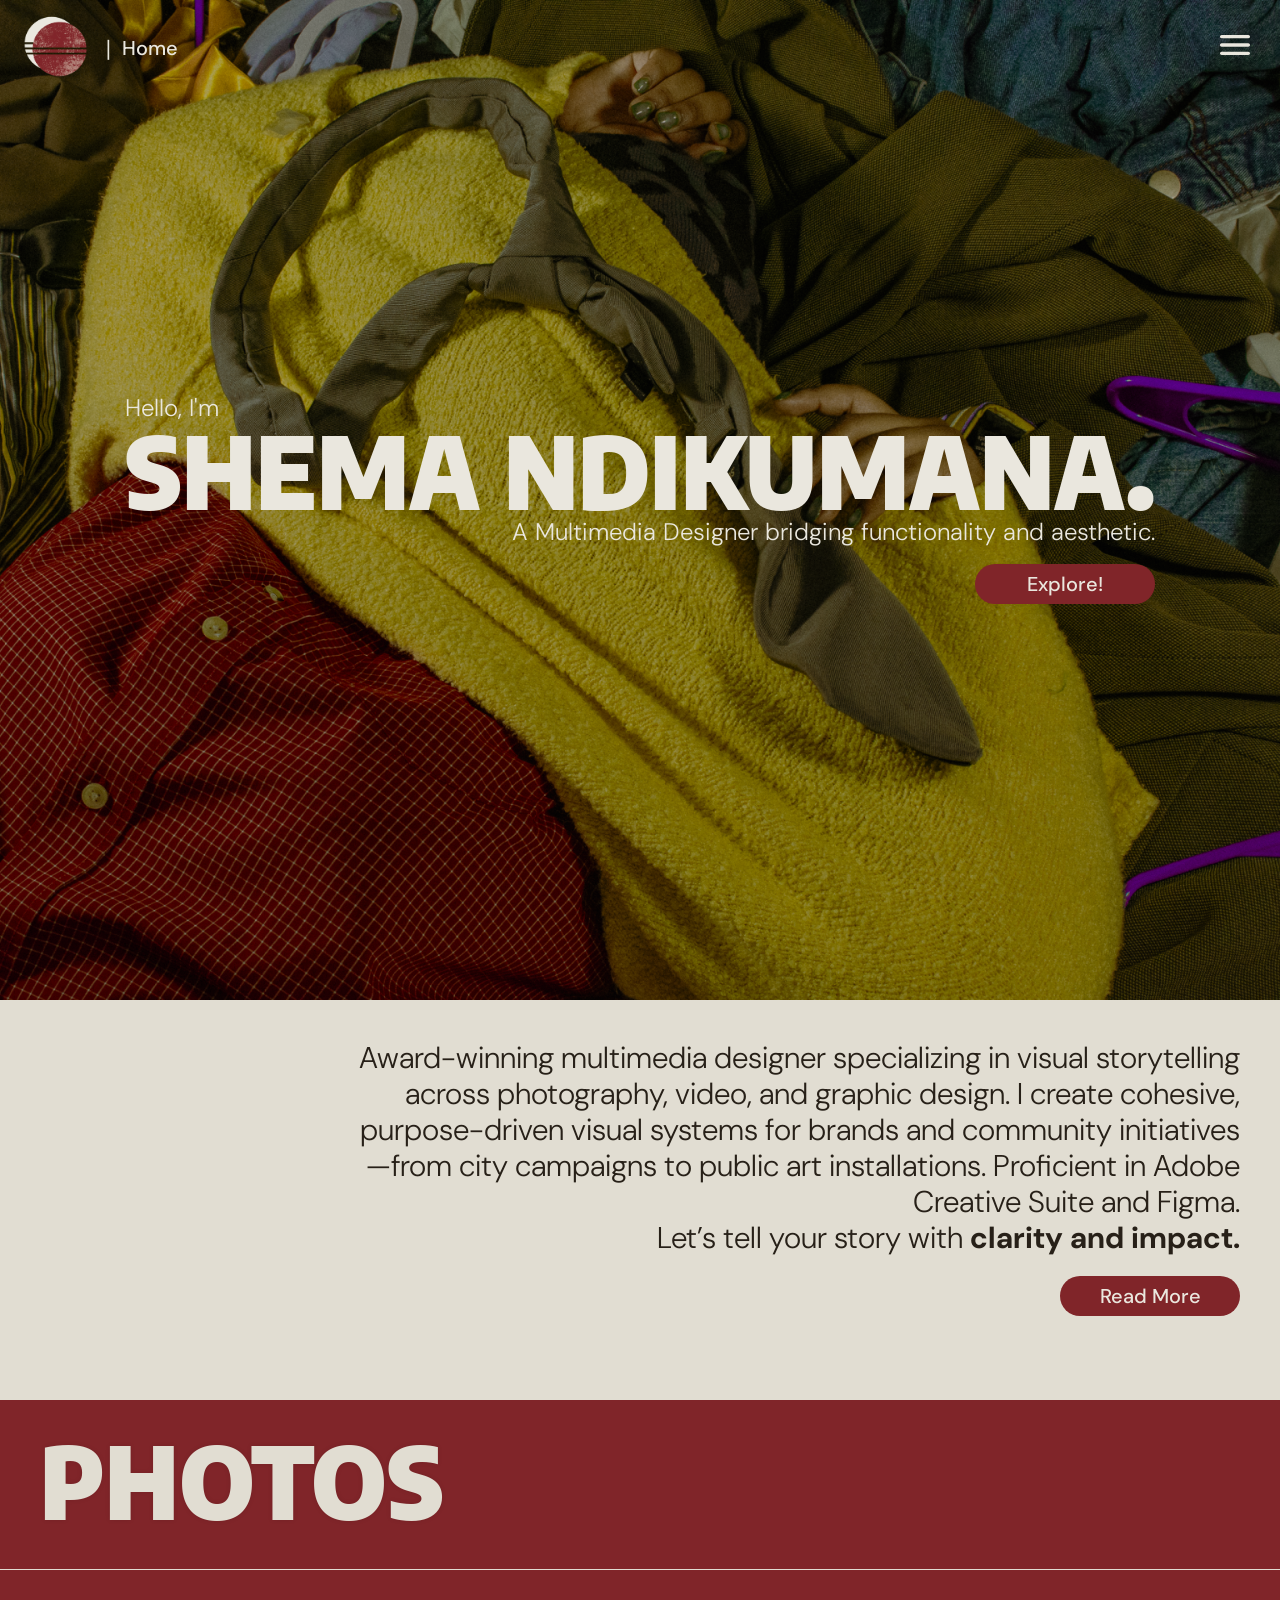
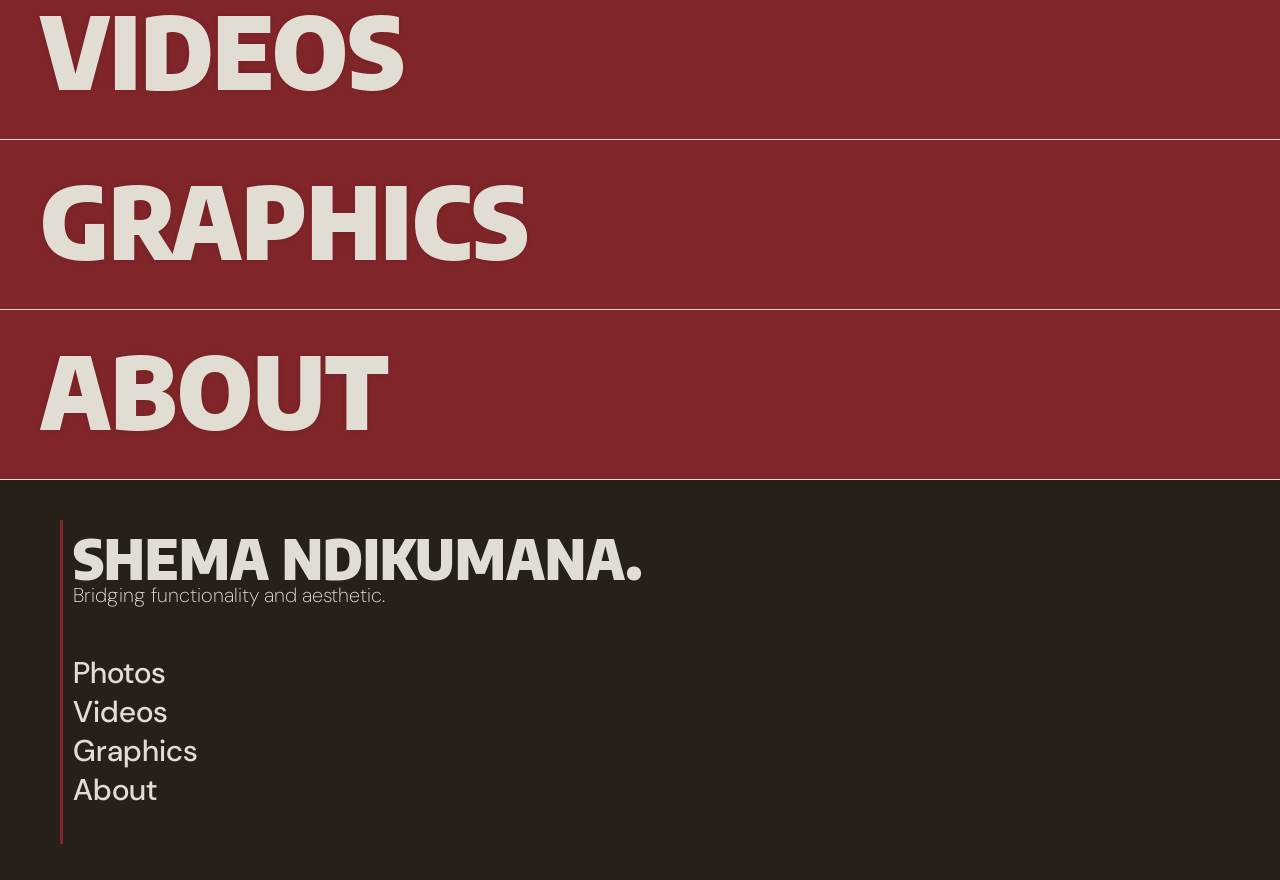
==== index.html @ a7e1a9b9 "Initial commit" ====
<!DOCTYPE html>
<html lang="en">
<head>
    <meta charset="UTF-8">
    <meta name="viewport" content="width=device-width, initial-scale=1.0">
    <title>Shema Ndikumana</title>
    <link rel="stylesheet" href="styles.css">
    <script src="navbar.js"></script>
    <script src="footer.js"></script>
    <style>
    @import url('https://fonts.googleapis.com/css2?family=Encode+Sans+Semi+Condensed:wght@100;200;300;400;500;600;700;800;900&display=swap');
    @import url('https://fonts.googleapis.com/css2?family=DM+Sans:ital,opsz,wght@0,9..40,100..1000;1,9..40,100..1000&display=swap');    
    </style>
</head>
<body style="margin:0; padding:0;">
    <div id="home-body">
    <div id="navbar-placeholder"></div>
    <header id="home-header">
        <div 
        style=
        "display: flex; 
        flex-direction: column; 
        justify-content: center; 
        align-items: center;">
        <p style="align-self: flex-start;">Hello, I'm</p>
        <h1>Shema Ndikumana.</h1>
         <p style="align-self: flex-end;">A Multimedia Designer bridging functionality and aesthetic.</p>
         <button class="header-btn"><a href="#home-section">Explore!</a></button>
         </div>
    </header>
    <section id="home-section">
    <div class="about-home">
        <p>
            Award-winning multimedia designer specializing in visual storytelling across photography, video, and graphic design. I create cohesive, purpose-driven visual systems for brands and community initiatives—from city campaigns to public art installations. Proficient in Adobe Creative Suite and Figma. <br> Let’s tell your story with <b>clarity and impact.</b>
        </p>

        <button class="header-btn"><a href="about.html">Read More</a></button>
    </div>
    <div id="pages">
        <div class="home-page-title" data-bg="photos/NYC-8.jpg">
        <div class="bg-overlay" style="background-position: 0px -610px;"></div>
        <div class="content">
            <p class="pages-txt">
                <a href="photos.html">Photos</a>
            </p>
        </div>
    </div>
    <div class="home-page-title" data-bg="photos/Remington-1.jpg">
        <div class="bg-overlay" style="background-position: 0px -1700px;"></div>
        <div class="content">
            <p class="pages-txt">
                <a href="videos.html">Videos</a>
            </p>
        </div>
    </div>
    <div class="home-page-title" data-bg="photos/hs-7.jpg">
        <div class="bg-overlay"  style="background-position: 0px -900px;"></div>
        <div class="content">
            <p class="pages-txt">
                <a href="graphics.html">Graphics</a>
            </p>
        </div>
    </div>
    <div class="home-page-title" data-bg="about/shema_headshot.jpg">
        <div class="bg-overlay" style="background-position: 0px -1070px;"></div>
        <div class="content">
            <p class="pages-txt">
                <a href="about.html">About</a>
            </p>
        </div>
    </div>
    </div>
    </section> 
    <footer id="footer-placeholder"></footer>
    </div>

<script>
    (function() {
        'use strict';

        // Duration of the scroll animation (higher = slower)
        const SCROLL_DURATION = 800; // 2 seconds - adjust to make slower/faster

        // Ease-out function - starts fast, ends slow
        function easeOutCubic(t) {
            return 1 - Math.pow(1 - t, 3);
        }

        // Custom slow scroll function with ease-out
        function slowScrollTo(targetY, duration) {
            const startY = window.pageYOffset || document.documentElement.scrollTop;
            const distance = targetY - startY;
            
            if (Math.abs(distance) < 2) {
                window.scrollTo(0, targetY);
                return;
            }

            const startTime = performance.now();

            function animateScroll(currentTime) {
                const elapsed = currentTime - startTime;
                const progress = Math.min(elapsed / duration, 1);
                
                // Apply ease-out curve
                const easedProgress = easeOutCubic(progress);
                const currentY = startY + (distance * easedProgress);

                window.scrollTo(0, currentY);

                if (progress < 1) {
                    requestAnimationFrame(animateScroll);
                } else {
                    window.scrollTo(0, targetY);
                }
            }

            requestAnimationFrame(animateScroll);
        }

        // Handle click on any anchor tag that has href starting with '#'
        function handleLinkClick(e) {
            const link = e.currentTarget;
            const href = link.getAttribute('href');
            
            // Only process internal hash links
            if (!href || !href.startsWith('#')) return;
            
            e.preventDefault();
            
            const targetId = href.substring(1);
            const targetElement = document.getElementById(targetId);
            
            if (targetElement) {
                const targetRect = targetElement.getBoundingClientRect();
                const absoluteTop = window.pageYOffset + targetRect.top;
                slowScrollTo(absoluteTop, SCROLL_DURATION);
            }
        }

        // Find ALL anchor tags with href starting with '#' and attach click handler
        document.addEventListener('DOMContentLoaded', function() {
            // Get all anchor tags on the page
            const allLinks = document.querySelectorAll('a[href^="#"]');
            
            allLinks.forEach(function(link) {
                link.addEventListener('click', handleLinkClick);
            });
            
            console.log('✅ Slow scroll enabled - Duration: ' + SCROLL_DURATION + 'ms');
            console.log('✅ Found ' + allLinks.length + ' internal links');
        });

    })();

    document.addEventListener('DOMContentLoaded', function() {
    const titles = document.querySelectorAll('.home-page-title');
    
    titles.forEach(title => {
        // Set the background image
        const bg = title.dataset.bg;
        const overlay = title.querySelector('.bg-overlay');
        if (bg && overlay) {
            overlay.style.backgroundImage = `url('${bg}')`;
        }
        
        // Add hover event listeners
        title.addEventListener('mouseenter', function() {
            this.classList.add('hover');
        });
        
        title.addEventListener('mouseleave', function() {
            this.classList.remove('hover');
        });
    });
});
    </script>
    </body>
</html>
---- styles.css ----
html{
    scroll-behavior: smooth;
}

* {
    margin: 0;
    padding: 0;
    box-sizing: border-box;
}

:root {
    --beige: #EAE7DE;
    --dark-beige: #E1DDD2;
    --yellow: #CB9B11;
    --red: #802529;
    --brown: #272018;
    --title: 'Encode Sans Semi Condensed';
    --body: 'Dm Sans';
}

body {
    margin: 0 !important;
    padding: 0 !important;
    display: flex;
    flex-direction: column;
    column-gap: 0;
    height: auto;
    width: 100%;
}

#home-body {
    width: 100%;
}

/* NAV BAR ============================================*/
#navbar-placeholder {
    z-index: 1000;
    width: 100%;
    display: flex;
    justify-content: space-between;
    position: sticky;
    top: 0;  /* CRITICAL - must be set */
    margin: 0;
    padding: 0;
    height: 0;  /* Set explicit height */
    background: transparent;

}

.main-nav {
    height: 70px;
    width: 100%;
    margin: 0;
    padding: 0;
    display: flex;
    flex-direction: row;
    justify-content: space-between;
    z-index: 10000;
    background: transparent;
}

.main-nav img {
    width: auto;
    height: 70px;
    margin: 10px;
}

.nav-logo-wrapper{
    display: flex;
    flex-direction: row;
    align-items: center;
    padding-top: 25px !important;
    padding-left: 10px;
}

.page-title {
    display: flex;
    align-items: center;
    font-size: 24px;
    font-weight: 500 !important;
    font-family: var(--body);
    color: var(--beige);
    background: transparent !important;
    border: none !important;
    padding: 0 !important;
}

.page-intro{
    display: flex;
    flex-direction: column;
    justify-content: center;
    align-items: flex-start;
    padding: 20px 60px !important;
    width: 600px !important;
    min-height: 600px !important;
    background-color: var(--dark-beige);
    z-index: 1000;
    border-radius: 5px;
}

.page-intro p{
    color: var(--red) !important;
    width: auto;
    max-width: 90% !important;
    min-height: 300px !important;
    line-height: 1.2;
    font-size: 30px !important;
    text-align: left !important;
    margin-bottom: 20px !important;
}

.nav-btn {
    background-color: transparent;
    width: 70px;
    height: 70px;
    border: none;
    padding: 5px;
    margin: 10px;
    cursor: pointer;
    display: flex;
    align-items: center;
    justify-content: center;
    border-radius: 5px;
    transition: background-color 0.3s ease;
}

.nav-btn img {
    width: 40px;
    height: 40px;
    display: flex;
}

.nav-btn:hover {
    background-color: rgba(39, 32, 24, 0.1);
}

.nav-contact {
    display: flex;
    flex-direction: row;
    width: 100%;
    height: 50px;
    align-items: start;
    justify-content: flex-end;
}

.nav-contact img {
    width: 30px;
    height: 30px;
}

.nav-menu {
    display: none !important;
    position: absolute;
    top: 70px;
    right: 25px;
    width: 280px;
    min-height: 300px;
    background-color: var(--beige);
    z-index: 10000;
    border-radius: 10px;
    padding: 20px;
    box-shadow: 0 10px 30px rgba(0, 0, 0, 0.3);
    overflow-y: auto;
    transition: all 0.3s ease;
}

.page-title {
    font-size: 1.25rem;
    font-weight: 600;
    color: var(--beige);
    background-color: none !important;
    padding-left: 0.5rem;
    border-left: 2px solid;
}

.nav-links li {
    list-style-type: none;
}

.nav-links a:hover {
    text-decoration: none;
    font-weight: 600;
    color: var(--red);
    transform: scale(1.02);
}

.nav-links li a {
    color: var(--brown);
    font-family: var(--body);
    font-size: 30px;
    line-height: 1.7;
    border-bottom: 1px solid rgba(39, 32, 24, 0.3);
    display: block;
    padding-bottom: 2px;
    transition: all 0.3s ease;
}

.nav-links li a:hover {
    border-bottom: 1px solid rgba(39, 32, 24, 0.8);
}

.nav-menu.open {
    display: flex !important;
    flex-direction: column;
    justify-content: flex-start;
    align-items: stretch;
}

.material-symbols-rounded {
    font-variation-settings: 'FILL' 0, 'wght' 400, 'GRAD' 0, 'opsz' 24;
}

/* NAV BAR ============================================*/

#home-header {
    height: 900px;
    width: 100%;
    position: relative;
    top: 0;
    margin-bottom: 0;
    z-index: 0;
    background-image: url("header/bg-header.png");
    background-color: rgba(39, 32, 24, 0.4);
    background-blend-mode: multiply;
    background-size: cover;
    background-position: right;
    display: flex;
    flex-direction: column;
    column-gap: 0;
    justify-content: center;
    align-items: center;
}

#home-header h1{
    line-height: 1;
    margin: 0;
}


#home-header p{
    font-size: 24px;
}

.header-btn{
    width: 180px;
    height: 40px;
    border: none;

    font-size: 20px;
    font-weight: 500;
    font-family: var(--body);
    color: var(--beige);
    background-color: var(--red);
    
    display: flex;
    flex-direction: row;
    justify-content: center;
    align-items: center;
    align-self: flex-end;

    padding: 10px;
    margin-top: 20px;
    text-decoration: none;
    border-radius: 25px;
    border: none;
    transition: background-color 0.2s ease-in-out;
}

.header-btn a{
    text-decoration: none;
}

.header-btn:hover{
    background-color: var(--yellow);
    color: var(--brown);
}

a {
    text-decoration: none;
    color: var(--beige);
}

a:hover {
    text-decoration: none;
}



h1 {
    font-family: var(--title);
    font-weight: 900;
    font-size: 100px;
    text-transform: uppercase;
    color: var(--beige);
    margin: 0;
}

h2 {
    font-family: var(--title);
    font-weight: 900;
    font-size: 80px;
    text-transform: uppercase;
    color: var(--beige);
    line-height: 0.4;
}

h3 {
    font-family: var(--title);
    font-weight: 900;
    font-size: 50px;
    text-transform: uppercase;
    color: var(--red);
}

p {
    font-family: var(--body);
    color: var(--beige);
    font-size: 30px;
    font-weight: 300;
    margin: 0;
    line-height: 1;
}

.about-home{
    display: flex;
    flex-direction: column;
    justify-content: flex-start;
    align-items: flex-end;
    padding: 40px;
    width: 100%;
    min-height: 400px;
    background-color: var(--dark-beige);
}

.about-home p{
    width: 75%;
    line-height: 1.2;
    text-align: right;
    color: var(--brown);
}
#pages {
    display: flex;
    flex-direction: column;
    justify-content: center;
    padding: 0px;
    width: auto;
    height: auto;
    
}
    
.home-page-title {
    position: relative;
    display: flex;
    flex-direction: column;
    justify-content: center;
    background-color: var(--red);

    min-height: 170px;
    max-width: 100%;
    margin: 0;
    padding-left: 40px;
    padding-bottom: 10px;

    border-style: solid;
    border-width: 0.4px;
    border-right-width: 0px;
    border-left-width: 0px;
    border-top-width: 0px;
    border-color: var(--dark-beige);
    opacity: 1;
    overflow: hidden;
}

.home-page-title .bg-overlay {
    position: absolute;
    top: 0;
    left: 0;
    width: 100%;
    height: 100%;
    background-size: cover;
    background-position: center;
    clip-path: inset(0 100% 0 0); /* Start hidden (0% visible) */
    transition: clip-path 0.8s cubic-bezier(0.25, 0.46, 0.45, 0.94);
    z-index: 0;
}

.home-page-title:hover .bg-overlay {
    clip-path: inset(0 0% 0 0);
}

.home-page-title .content {
    position: relative;
    z-index: 1;
}

.pages-txt{
    font-family: var(--title);
    font-weight: 900;
    font-size: 100px;
    text-transform: uppercase;
    line-height: 0.4;
}

.pages-txt a{
        text-decoration: none;
        color: var(--brown);
        transition: color 0.2s ease;
        color: var(--dark-beige);
        opacity: 1;
        text-shadow: 0px 0px 5px rgba(0, 0, 0, 0.1);
        transition: text-shadow 0.5s ease;
}
.home-page-title:hover .pages-txt a{
    text-shadow: 0px 0px 10px rgba(0, 0, 0, 0.5);
}

.home-page-title:hover{
        text-decoration: none;
        cursor: pointer;
}

    #footer-placeholder{
        display: flex;
        flex-direction: column;
        height: 400px;
        width: 100%;
        background-color: var(--brown);
        z-index: 100;
        padding-left: 30px;
        padding-top: 20px;
        margin: 0;
        position: relative;
    }

    .inner-footer {
        width: 400px;
        height: 90%;
        padding: 10px;
        border: solid var(--red);
        border-left-width: 3px;
        border-right-width: 0px;
        border-top-width: 0px;
        border-bottom-width: 0px;
}

    .footer-list a {
        color: var(--dark-beige);
        font-family: var(--body);
        font-weight: 500;
        font-size: 28px;
        text-decoration: none;
        transition: color 0.2s ease;
    }

    .footer-list a:hover{
        color: var(--yellow);
        text-decoration: none;
    }

    .inner-footer h3{
        font-size: 55px;
        width: 100%;
        line-height: 0.9;
        color: var(--dark-beige);
    }

    .inner-footer p {
        color: var(--dark-beige);
        font-size: 18px;
        width: 100%;
    }


/* ===========================ABOUT PAGE==============================================*/

.bio-section{
    background-color: var(--dark-beige);
    display: flex;
    flex-direction: row;
    height: 100%;
    width: 100vw;
    padding: 50px;
    gap: 80px;
    flex-flow:nowrap;
    justify-content: space-between;
    overflow-y: auto;
    overflow-x: hidden;
    position: relative;
}

.pfp-box{
    height: 100vh;
    width: 50%;
    
    display: flex;
    flex-direction: column !important;
    justify-content: center;
    align-items: flex-start;
    position:fixed;
    top: 0;
    left: 0;
    padding: 50px;

}

.pfp-txt p{
    height: auto;
    width: 100%;
    display: flex;
    flex-direction: column;
    align-items: flex-start;
    justify-content: flex-start;
}

.pfp-name{
    font-family: var(--title);
    font-size: 50px;
    font-weight: 900;
    line-height: 1;
    text-transform: uppercase;
    color: var(--brown);

    height: auto;
}

.pfp-pronouns{
    font-family: var(--body);
    font-size: 15px;
    font-weight: 300;
    color: var(--brown);
}

.headshot-box{
    display: flex;
    flex-direction: column;
    width: 500px;
    height: auto;
    border-radius: 10px;
    overflow: hidden;

} 

.headshot-box img{
    width: 200%;
    height: 600px;
    object-fit: cover;
    object-position: -220px -180px;
    
}

.info-box{
    height: 100%;
    width: 60%;
    display: flex;
    flex-direction: column;
    margin-left:50%;
}

.bio-txt{
    color: var(--red) !important;
    background-color: var(--dark-beige);

    width: 100%;
    height: 100%;
    padding: 120px 60px;
    align-items: center;
    align-self: flex-end;
    justify-content: center;

    line-height: 1.4;
    font-family: var(--body);
    font-size: 22px !important;
    text-align: right !important;
    
}

.work-box{

    width: 100%;
    height: 100vh;
    padding: 50px;
    align-items: center;
    justify-content: center;

    line-height: 1.4;
    font-family: var(--body);
    font-size: 22px !important;
    text-align: right !important;
}

.work{
    height: 200px;
    width: 100%;
}

.work-title{
    color: var(--brown);

    line-height: 1.4;
    font-family: var(--body);
    font-size: 30px !important;
    font-weight: 600;
    text-align: right !important;
}

.work-info{
    color: var(--red);
    line-height: 1.4;
    font-family: var(--body);
    font-size: 22px !important;
    text-align: right !important;
}

.skills-section{
    height: 100vh;
    width: 100vw;
    background-color: var(--yellow);
    padding: 80px 50px 10px;
    display: flex;
    flex-direction: row;
    z-index: 2;
    gap: 10px;
}

.skill{
    display: flex;
    flex-direction: row;
    align-items: center;
    justify-content: center;
    height: 90%;
    width: 270px;
    overflow: hidden;
    border-radius: 15px;
    color: var(--beige);
    z-index: 5;
    position: relative;
    filter: grayscale(90%) !important;
}

.skill-type {

    font-family: var(--body);
    color: var(--beige);
    font-size: 60px;
    font-weight: 600;
    text-transform: uppercase;

    height: auto;
    width: auto;
    padding: 0;
    position: absolute;
    transform: rotate(270deg);
    display: flex;
    z-index: 1000;
    white-space: nowrap;
    transition: font-weight 0.2s ease box-shadow 0.2s ease;
    text-shadow: 2px 2px 5px rgba(0, 0, 0, 0.5);

}

.skill img{
    object-fit: cover;
    width: 100% !important;
    height: 100% !important;
}

.skill video{
    width:650%;
    height: 200%;

}

.skill::before{
    content: '';
    position: absolute;
    top: 0;
    left: 0;
    right: 0;
    bottom: 0;
    background-color: rgba(0, 0, 0, 0.5);
    height: 100%;
    width: 100%;
    z-index: 6;
    opacity: 1;
    transition: opacity 0.5s ease;
}

.skill:hover::before{
   opacity: 0 !important;

}

.skill:hover{
    transform: scale(1.04);
    filter: grayscale(0) !important;
    transition: all 0.3s ease;
}

.skill:hover .skill-type{
    font-weight: 900;
    text-shadow: 2px 4px 5px rgba(0, 0, 0, 0.5);
}


.tools{
    height: 100%;
    width: 40% !important;
    display: flex;
    flex-direction: column;
    justify-content: end;
    align-items: flex-end;
    padding: 80px 0px;
    gap: 40px;
}

.tool-txt{
    width: 100% !important;
    padding: 0 20px!important;
    display: flex;
    flex-direction: column;
    align-items: start !important;
}

#tool-title-1, #tool-title-2{
    font-family: var(--body);
    color: var(--red);
    font-size: 30px;
    font-weight: 1000;
    text-transform: uppercase;
    text-align: left;
    line-height: 1.2;
}

#tool-info-1, #tool-info-2{
    font-family: var(--body);
    color: var(--brown);
    font-size: 20px;
    font-weight: 300;
    text-align: left;
    line-height: 1.2;
}

#tool-title-1, #tool-title-2,
#tool-info-1, #tool-info-2 {
    opacity: 0;
    transform: translateX(-20px);
    transition: opacity 2s ease, transform 1s ease-in-out;
}

#tool-title-1.visible, #tool-title-2.visible,
#tool-info-1.visible, #tool-info-2.visible {
    opacity: 1;
    transform: translateX(0);
}

/* ================================================================================================> PHOTOS PAGE */

.photo-nav {
    background-color: transparent;
    display: flex;
    flex-direction: row;
    z-index: 100;
    position: absolute;
    color: var(--beige);
    top: 0;
}

.photo-wrapper {
    background-color: var(--brown);
    display: flex;
    flex-direction: column;
    justify-content: flex-start;
    align-items: start;
    padding-left: 30px;
    height: auto;
    width: 100%;
    overflow: hidden;
}

#photo-header {
    height: 100vh;
    width: 100%;
    margin: 0;
    top: 0;
    position: relative;
    z-index: 0;
    background-image: url("photos/Mt\ Vernon-11.jpg");
    background-size: cover !important;
    background-repeat: no-repeat !important;
    background-color: transparent !important;
    display: flex;
    flex-direction: column;
    justify-content: center;
    align-items: center;
}

#photo-header::before {
    content: '';
    position: absolute;
    top: 0;
    left: 0;
    right: 0;
    bottom: 0;
    background-color: rgba(0, 0, 0, 0.6);
    z-index: 1;
}

.photo-header-txt {
    display: flex;
    flex-direction: column;
    z-index: 2;
    align-items: start;
    justify-content: center;
    width: 250px;
    margin: 0 auto;
    flex: 1;
}

.photo-header-txt p {
    font-size: 19px;
    line-height: 1.2;
}

.photo-header-btn {
    display: flex;
    flex-direction: column;
    align-items: center;
    border: 2px solid;
    border-radius: 15px;
    background-color: transparent;
    color: var(--beige);
    padding: 10px;
    width: 90%;
    height: 40px;
}

.photo-header-btn p {
    font-size: 16px;
    text-transform: uppercase;
}

.photo-title {
    font-family: var(--title);
    font-size: 28px;
    font-weight: 900;
    color: var(--brown);
    text-transform: uppercase;
    margin-bottom: 3px;
}

.photo-location {
    font-family: var(--body);
    font-size: 15px;
    font-weight: 500;
    color: var(--brown);
}

.photo-type {
    font-family: var(--body);
    font-size: 14px;
    font-weight: 400;
    color: var(--brown);
    text-align: left;
    margin: 0;
    width: 100%;
}

.photo-txt {
    height: 380px;
    width: 150px;
    display: flex;
    flex-direction: column;
    gap: 10px;
    justify-content: end;
    align-items: center;
    text-align: left;
    margin-right: 15px;
}

.photo-p {
    font-family: var(--body);
    color: var(--brown);
    font-size: 15px;
    font-weight: 400;
    margin: 0;
    line-height: 1.2;
    line-break: auto;
    text-align: left;
    width: 100%;
}

.photo-container {
    display: flex;
    flex-direction: row;
    width: 400px;
    height: 600px;
    align-items: center;
    justify-content: start;
}

.photo-container img {
    margin-left: 8px;
    width: 208px;
    height: 390px;
    object-fit: cover;
    object-position: center;
}

.photo-first {
    border-radius: 10px 0px 0px 10px;
}

.photo-last {
    border-radius: 0px 10px 10px 0px;
}

/* ================================================================================================> THUMBNAIL STYLES */

.thumbnail {
    display: flex;
    cursor: pointer;
    transition: transform 0.3s;
    border-radius: 0;
    width: 100%;
    min-height: 500px;
    flex-direction: column;
    align-items: flex-start;
    justify-content: center;
    padding: 30px;
    position: relative;
    background-size: cover !important;
    background-repeat: no-repeat !important;
    background-color: transparent !important;
    background-image: var(--bg-image) !important;
}

.thumbnail::before {
    content: '';
    position: absolute;
    top: 0;
    left: 0;
    right: 0;
    bottom: 0;
    background-color: rgba(0, 0, 0, 0.6);
    z-index: 1;
}

.thumbnail .tn-txt {
    position: relative;
    z-index: 2;
    pointer-events: none;
}

/* Remove "Click to view gallery" text */
.thumbnail::after {
    display: none;
}

.tn-info {
    color: var(--beige);
    font-size: 20px;
    line-height: 1;

}

.tn-title {
    font-family: var(--title);
    color: var(--beige);
    font-size: 40px;
    font-weight: 900;
    line-height: 1.1;
    text-transform: uppercase;
    text-shadow: 2px 2px 4px rgba(0, 0, 0, 0.5);
}

.tn-location {
    font-family: var(--body);
    color: rgba(234, 231, 222, 0.8);
    font-size: 10px;
    text-shadow: 2px 2px 4px rgba(0, 0, 0, 0.5);
    line-height: 1.5;
    margin-bottom: 10px;
}


.tn-type {
    display: inline-block;
    background: rgba(203, 155, 17, 0.9);
    padding: 6px 14px;
    border-radius: 20px;
    font-size: 16px !important;
    font-family: var(--body);
    color: var(--brown);
    margin: 0 0 20px 0;
    align-self: flex-start;
}

.tn-p {
    color: var(--beige);
    font-size: 20px;
    text-shadow: 2px 2px 4px rgba(0, 0, 0, 0.5);
}

/* ===== MOBILE CONTENT (default) ===== */
.mobile-content {
    display: flex;
    flex-direction: column;
}

.desktop-layout {
    display: none;
}

.photo-desktop {
    display: none;
}

.scroll-hint {
    display: none;
}

/* ===== DESKTOP (min-width: 768px) ===== */
@media screen and (min-width: 768px) {
    
    
    /* Hide mobile content on desktop */
    .mobile-content {
        display: none !important;
    }
    
    /* Show desktop layout on desktop */
    .desktop-layout {
        display: flex;
        width: 100%;
        height: 80vh;
    }
    
    .desktop-layout .tn-txt {
        position: relative;
        top: 150px;
        padding: 30px;
        width: 600px;
        z-index: 2;
        pointer-events: none;
        transition: opacity 0.3s ease;
    }

    .thumbnail{
        padding: 50px !important;
    }
    
    /* Hide text on hover to show carousel */
    .thumbnail:hover .desktop-layout .tn-txt {
        opacity: 0;
        pointer-events: none;
    }
    
    /* Show carousel on hover */
    .thumbnail:hover .photo-desktop {
        display: flex;
        opacity: 1;
    }
    
    /* Show scroll hint on hover */
    .thumbnail:hover .scroll-hint {
        display: block;
    }
    
    /* Remove overlay on hover */
    .thumbnail:hover::before {
        opacity: 0;
        transition: opacity 0.3s ease;
    }
    
    /* Desktop carousel styles */
    .photo-desktop {
        display: none;
        position: absolute;
        top: 0;
        left: 0;
        width: 100%;
        height: 100%;
        flex-direction: row;
        padding: 20px;
        gap: 15px;
        overflow-x: auto;
        overflow-y: hidden;
        scroll-snap-type: x mandatory;
        -webkit-overflow-scrolling: touch;
        align-items: center;
        background: rgba(0, 0, 0, 0.85);
        border-radius: 0;
        z-index: 10;
        opacity: 0;
        transition: opacity 0.3s ease;
    }
    
    .photo-desktop img {
        flex: 0 0 auto;
        width: auto;
        height: 100%;
        max-height: 700px;
        min-width: 400px;
        object-fit: cover;
        object-position: center;
        border-radius: 12px;
        scroll-snap-align: center;
        box-shadow: 0 4px 15px rgba(0, 0, 0, 0.3);
        transition: transform 0.3s ease;
        cursor: grab;
    }
    
    .photo-desktop img:active {
        cursor: grabbing;
    }
    
    .photo-desktop img:hover {
        transform: scale(1.02);
    }
    
    /* Custom scrollbar styling */
    .photo-desktop::-webkit-scrollbar {
        height: 6px;
        background: transparent;
    }
    
    .photo-desktop::-webkit-scrollbar-track {
        background: rgba(255, 255, 255, 0.1);
        border-radius: 10px;
    }
    
    .photo-desktop::-webkit-scrollbar-thumb {
        background: rgba(255, 255, 255, 0.4);
        border-radius: 10px;
        transition: background 0.3s ease;
    }
    
    .photo-desktop::-webkit-scrollbar-thumb:hover {
        background: rgba(255, 255, 255, 0.6);
    }
    
    /* Scroll hint styles */
    .scroll-hint {
        position: absolute;
        bottom: 30px;
        left: 50%;
        transform: translateX(-50%);
        color: var(--beige);
        font-size: 16px;
        opacity: 0.7;
        z-index: 11;
        background: rgba(0, 0, 0, 0.6);
        padding: 8px 20px;
        border-radius: 30px;
        pointer-events: none;
        white-space: nowrap;
        display: none;
        transition: opacity 0.3s ease;
        font-family: var(--body);
        letter-spacing: 1px;
    }
    
    /* Remove background image on hover */
    .thumbnail:hover {
        background-image: none !important;
        background-color: transparent;
    }
}
/* ================================================================================================> LIGHTBOX STYLES */

/* Lightbox Styles */
.lightbox {
    display: none;
    position: fixed;
    top: 0;
    left: 0;
    width: 100%;
    height: 100%;
    background: rgba(0, 0, 0, 0.92);
    z-index: 1000;
    justify-content: center;
    align-items: center;
    padding: 40px;
}

.lightbox.show {
    display: flex;
}

.lightbox-content {
    position: relative;
    width: 100%;
    max-width: 1400px;
    height: 90vh;
    background:var(--brown);
    border-radius: 20px;
    overflow: hidden;
    display: flex;
    flex-direction: column;
}

.lightbox-main {
    display: flex;
    flex: 1;
    height: 100%;
    overflow: hidden;
}

.lightbox-image-container {
    flex: 2;
    position: relative;
    display: flex;
    align-items: center;
    justify-content: center;
    background: rgba(0, 0, 0, 0.92);
    overflow: hidden;
    min-height: 0;
}

#lightbox-img {
    max-width: 100%;
    max-height: 100%;
    object-fit: contain;
    transition: opacity 0.3s ease;
}

.lightbox-info {
    flex: 1;
    padding: 30px 35px;
    background: var(--dark-beige);
    color: var(--brown);
    overflow-y: auto;
    display: flex;
    flex-direction: column;
    min-width: 300px;
    border-left: 1px solid #333;
}

.lightbox-info h2 {
    font-size: 2em;
    margin: 0 0 5px 0;
    color: var(--brown);
    font-weight: 600;
}

#lb-title{
    font-family: var(--title);
    color: var(--brown);
    font-weight: 900;
    font-size: 45px;
    line-height: 1;
}

.lightbox-info #lb-location {
    font-size: 1.1em;
    color: rgba(39, 32, 24, 0.5);
    margin: 0 0 15px 0;
    font-style: italic;
}

.lightbox-info #lb-type {
    display: inline-block;
    background: rgba(203, 155, 17, 0.7);
    padding: 6px 14px;
    border-radius: 20px;
    font-size: 0.9em;
    color: var(--brown);
    margin: 0 0 20px 0;
    align-self: flex-start;
}

.lightbox-info #lb-description {
    border-top: 1px solid #333;
    padding-top: 20px;
    margin-top: 5px;
}

.lightbox-info #lb-description h3 {
    font-size: 1.25em;
    font-family: var(--body);
    text-transform: uppercase;
    letter-spacing: 2px;
    color: rgba(39, 32, 24, 0.8);
    margin: 0 0 12px 0;
    font-weight: 400;
}

.lightbox-info #lb-process {
    line-height: 1.2;
    color: var(--brown);
    font-family: var(--body);
    margin: 0;
    font-size: 1em;
    white-space: pre-wrap;
}

.close-btn {
    position: absolute;
    top: 8px !important;
    right: 15px !important;
    color: var(--red);
    font-size: 35px!important;
    font-weight: 300 !important;
    cursor: pointer;
    z-index: 10;
    transition: transform 0.3s ease;
    line-height: 1;
}

.close-btn:hover {
    transform: rotate(90deg);
}

.nav-bubbles {
    position: absolute;
    top: 50%;
    transform: translateY(-50%);
    width: 100%;
    display: flex;
    justify-content: space-between;
    padding: 0 20px;
    pointer-events: none;
}

.prev-bubble,
.next-bubble {
    pointer-events: auto;
    width: 50px;
    height: 50px;
    background: rgba(255, 255, 255, 0.15);
    backdrop-filter: blur(10px);
    border: 1px solid rgba(255, 255, 255, 0.2);
    border-radius: 50%;
    display: flex;
    align-items: center;
    justify-content: center;
    color: var(--beige);
    font-size: 24px;
    cursor: pointer;
    transition: all 0.3s ease;
    user-select: none;
}

.prev-bubble:hover,
.next-bubble:hover {
    background: rgba(255, 255, 255, 0.3);
    transform: scale(1.1);
}

.slide-dots {
    display: flex;
    justify-content: center;
    gap: 10px;
    margin-top: 20px;
    padding-top: 15px;
    border-top: 1px solid #333;
}

.dot {
    width: 12px;
    height: 12px;
    border-radius: 50%;
    background: #444;
    cursor: pointer;
    transition: background 0.3s ease;
    border: none;
    padding: 0;
    flex-shrink: 0;;
}

.dot.active {
    background: var(--yellow);
}

.dot:hover {
    background: var(--dark-beige);
}

/* Responsive for smaller screens */
@media screen and (max-width: 900px) {
    .lightbox-main {
        flex-direction: column;
    }
    
    .lightbox-info {
        border-left: none;
        border-top: 1px solid #333;
        min-width: unset;
        max-height: 40vh;
        padding: 20px;
    }
    
    .lightbox-image-container {
        max-height: 60vh;
    }
    
    .lightbox-content {
        height: 95vh;
        border-radius: 10px;
    }
    
    .lightbox {
        padding: 10px;
    }
}
/* ================================================================================================> VIDEOS PAGE */
/* ============================================
   MOBILE FIRST (Default)
   ============================================ */

#vid-header {
        height: 900px;
        width: 100%;
        position: relative;
        top: 0;
        margin-bottom: 0;
        z-index: 0;
        background-image: url("photos/Webp/Remington/Remington-20.webp");
        background-color: rgba(39, 32, 24, 0.4);
        background-blend-mode: multiply;
        background-size: cover;
        background-position: right;
        display: flex;
        flex-direction: column;
        column-gap: 0;
        justify-content: center;
        align-items: center;
}

#vid-header::before {
    content: '';
    position: absolute;
    top: 0;
    left: 0;
    right: 0;
    bottom: 0;
    background-color: rgba(0, 0, 0, 0.7);
    z-index: 1;
}

#vid-header p {
    font-size: 22px;
    color: var(--beige);
    z-index: 100;
    width: 100%;
}

#vid-header h1 {
    color: var(--beige);
    z-index: 100;
    text-align: center;
    width: 100%;
}

/* Video Section Header */
.vid-section {
    display: flex;
    flex-direction: column;
    min-height: 120px;
    width: 100%;
    max-width: 600px;
    color: var(--brown);
    padding: 30px;
    gap: 20px;
    margin: 0;
    justify-content: center;
}

.vid-section h2 {
    font-size: 32px;
    color: var(--brown);
}

.vid-section p {
    font-weight: 400;
    font-size: 22px;
    color: var(--brown);
    width: auto;
}

.vid-section h2,
.vid-section p {
    margin: 0;
}

/* Short Form - Mobile */
.shorts-carousel {
    width: 100%;
    padding: 20px 0;
    background-color: var(--red);
}

.shorts-carousel .swiper-wrapper {
    align-items: stretch;
}

.shorts-carousel .swiper-slide {
    width: 100% !important;
    max-width: 100% !important;
    flex-shrink: 0 !important;
    display: flex !important;
    visibility: visible !important;
    opacity: 1 !important;
    align-items: center !important;
    justify-content: center !important;
    padding: 10px;
}

.shorts-carousel .vid-vertical {
    width: 100%;
    max-width: 370px;
    display: flex;
    flex-direction: column;
    overflow: hidden;
    justify-content: center;
    align-items: center;
    padding: 10px;
}

.shorts-carousel .vid-vertical video {
    min-width: 100%;
    max-height: 500px;
    background-color: var(--beige) !important;
    object-fit: cover;
    object-position: center;
    border-radius: 10px;
}

.shorts-carousel .vid-txt {
    display: flex;
    flex-direction: column;
    width: 100%;
    max-width: 370px;
    margin: 15px 0;
    gap: 10px;
}

.shorts-carousel .vid-title {
    font-size: 27px;
    font-weight: 900;
    text-transform: uppercase;
    color: var(--beige);
    line-height: 1.5;
    font-family: var(--title);
}

.shorts-carousel .vid-subtitle {
    font-size: 22px;
    font-weight: 900;
    text-transform: uppercase;
    color: var(--beige);
    line-height: 1.5;
    font-family: var(--body);
}

.shorts-carousel .vid-info {
    font-size: 17px;
    width: 95%;
    color: var(--beige);
    line-height: 1.1;
}

/* Short Form Navigation - Hidden on Mobile */
.shorts-carousel .swiper-button-next,
.shorts-carousel .swiper-button-prev {
    display: none !important;
}

/* Long Form - Mobile */
.long-carousel {
    width: 100%;
    padding: 20px 0 30px 0;
    background-color: var(--yellow);
    overflow: hidden;
}

.long-carousel .swiper-wrapper {
    padding: 10px 0;
}

.long-carousel .swiper-slide {
    display: flex;
    justify-content: flex-start;
    align-items: flex-start;
    height: auto;
    padding: 10px;
}

.long-carousel .vid-long {
    display: flex;
    flex-direction: column;
    align-items: center;
    gap: 20px;
    width: 100%;
    max-width: 700px;
    background-color: transparent;
    padding: 5px;
}

.long-carousel .vid-long video {
    width: 100%;
    max-width: 400px;
    height: auto;
    aspect-ratio: 16/9;
    object-fit: cover;
    border-radius: 10px;
}

.long-carousel .vid-txt {
    display: flex;
    flex-direction: column;
    gap: 15px;
    width: 100%;
    max-width: 900px;
    color: var(--brown);
}

.long-carousel .vid-title {
    font-size: 24px;
    font-weight: 900;
    text-transform: uppercase;
    color: var(--brown);
    font-family: var(--title);
    margin: 0;
}

.long-carousel .vid-info {
    font-size: 16px;
    color: var(--brown);
    line-height: 1.4;
    margin: 0;
    width:100%;
}

.long-carousel .vid-subtitle {
    font-size: 18px;
    font-weight: 800;
    text-transform: uppercase;
    color: var(--brown);
    margin: 0;
    font-family: var(--body);
}

/* Long Form Pagination - Mobile */
.long-carousel .swiper-pagination {
    position: relative;
    margin-top: 20px;
}

.long-carousel .swiper-pagination-bullet {
    width: 30px;
    height: 30px;
    text-align: center;
    line-height: 30px;
    font-size: 14px;
    font-family: var(--body);
    color: var(--beige);
    opacity: 1;
    background: rgba(255, 255, 255, 0.2);
    border-radius: 50%;
    transition: all 0.3s ease;
}

.long-carousel .swiper-pagination-bullet-active {
    color: #fff;
    background: var(--red);
}

/* Long Form Navigation - Hidden on Mobile */
.long-carousel .swiper-button-next,
.long-carousel .swiper-button-prev {
    display: none !important;
}

/* ===========================================
    GRAPHICS
   ===========================================
*/

#graphics-header{
    background: url("graphics/everythingoes\ motion\ graphics.mp4");
    display: flex;
    align-items: center;
    justify-content: center;
    height: 100vh;
    width: 100%;
    padding: 0;
    margin: 0;
    overflow: hidden;
}

#graphics-header video{
    object-fit: cover;
    min-width: 100%;
    min-height: 100vh;
    right: 0;
    bottom: 0;
    position: absolute;
    object-position:50px 380px;
    zoom: 250%;
}

#graphics-header::before{
    content: '';
    position: absolute;
    top: 0;
    left: 0;
    right: 0;
    bottom: 0;
    background-color:  rgba(79, 52, 36, 0.6);
    height: 100%;
    width: 100%;
    z-index: 3;
    opacity: 1;
}

.graphics-collab{ 
    display: flex;
    flex-direction: column;
    align-items: flex-start;
    justify-content: center;
    padding: 40px 30px;
    background-color: var(--beige);
    height: auto;
    width: 100%;

    
}

.graphics-collab p{
    font-family: var(--body);
    color: var(--red);
    font-size: 55px;
    font-weight: 1000;
    text-transform: uppercase;
    text-align: left;
    line-height: 1.2;
    width: 100%;
    word-wrap: break-word;
}

#graphics-brands{
    display: flex;
    flex-direction: row !important;
    padding: 10px;
    align-items: center;
    justify-content: space-evenly;
    height: 500px;
    width: 100%;
    background-color: var(--beige);
    position: relative;
    overflow: hidden;
    gap: 4px;
}

.brand-wrapper{
    width: 350px;
    height: 450px;
    display: flex;
    flex-direction: column;
    background-color: none;
    align-items: center;
    justify-content: flex-start;
    padding: 15px 10px;
    border-radius: 5px;
    transition: all 0.3s ease;
}

.brand-wrapper:hover{
    background-color: var(--dark-beige);
    cursor: pointer;
}

.brand{
    display: flex;
    width: 330px;
    height: 350px;
    flex-direction: column;
    align-items: center;
    justify-content: center;
    transition: all 0.6s ease-in-out;
    overflow: hidden;
    border-radius: 5px;
    position: relative;
}

.brand img{
    object-fit: cover;
}

.brand::before{
    content: '';
    position: absolute;

    top: 0;
    left: 0;
    right: 0;
    bottom: 0;
    background-color:  rgba(0, 0, 0, 0);
    height: auto;
    width: auto;
    border-radius: 5px;
    transition: background-color 0.3s ease;
    background-blend-mode: color;

    z-index: 0;
    opacity: 1;
}

.brand:hover::before{
    background-color: rgba(0, 0, 0, 0.6);
}

.brand:hover .brand-logo{
    opacity: 1;
}

.brand:hover{
    background-blend-mode: luminosity;
}

.brand-logo{
    height: 220px;
    width: 300px;
    padding: 0;
    display: flex;
    flex-direction: column;
    align-items: center;
    justify-content: center;
    z-index: 100;
    position: relative;
    top: -100;
    right: 0;
    opacity: 0;
    transition: opacity 0.4s ease-in-out;

}

.brand img{
    width: 250px;
    height: auto;
    object-fit: cover;
}

.brand-info{
    opacity: 1;
    transition: opacity 0.3s ease;
    display: flex;
    flex-direction: column;
    width: 100%;
    padding: 10px 0;
}

.brand:hover .brand-info{
    opacity: 1;
}

.brand-name{
    font-family: var(--body);
    color: var(--brown);
    font-size: 22px;
    font-weight: 700;
    text-align: left;
    text-transform: uppercase;
    line-height: 1.3;
    position: relative;
    z-index: 100;
}

.brand-role{
    font-family: var(--body);
    color: var(--brown);
    font-size: 15px;
    font-weight: 300;
    text-align: left;
    line-height: 1.3;
    position: relative;
    z-index: 100;
}

.brand-btn{
    height: 30px;
    width: 100%;
    display: flex;
    flex-direction: row;
    align-items: center;
    justify-content: flex-start;
    margin: 10px 30px 0 0;
    padding: 0px;
    gap: 5px;

    border: none;
    border-radius: 5px;
    background-color: transparent;

    font-family: var(--body);
    color: var(--brown);
    text-align: right;
    font-weight: 400;
    font-size: 18px;

    transition: all 0.2s ease;
}

.brand-wrapper:hover .brand-btn{
    text-decoration: underline;
}

#graphics-section{
    display: flex;
    flex-direction: column;
    gap:0;
}

.proj-wrapper{
    padding: 40px;
    width: 100%;
    align-items: center;
}

.proj-info{
    width: auto;
    padding: 40px 0;
    display: flex;
    flex-direction: column;
}

.proj-title{
    font-family: var(--body);
    color: var(--dark-beige);
    font-size: 40px;
    font-weight: 1000;
    text-transform: uppercase;
    text-align: left;
    line-height: 1;
}

.proj-type, .proj-role{
    font-family: var(--body);
    color: var(--brown);
    font-size: 14px;
    text-align: left;
    line-height: 1.3;
}

.proj-type{
    font-weight: 500;
}



.proj-description, .proj-process{
    font-family: var(--body);
    color: var(--dark-beige);
    font-size: 17px;
    font-weight: 400;
    text-align: left;
    line-height: 1.3;
    margin-bottom: 15px;
}

.proj-wrapper{
    display: flex;
    width: 100%;
    height: 100vh;
    gap: 30px;
    
    flex-direction: column;
    align-items: start;
    justify-content: center;
    background-color: var(--brown);
    overflow: hidden;
}

.proj-wrapper-left{
    display: flex;
    flex-direction: column;
    width: 100%;
    height: 100%;
    align-items: start;
    justify-content: space-around;

}

.proj-wrapper-left img{
    border-radius: 5px;
    object-fit: cover;
    overflow: hidden;
    border-radius: 10px;
}

.proj-inner{
    display: flex;
    flex-direction: row;
    padding: 0 20px 0 20px;
    gap: 20px;
    overflow-x: auto;
    overflow-y: hidden;
    scroll-snap-type: x mandatory;
    -webkit-overflow-scrolling: touch;
    align-items: self-start;
    justify-content: start;
}

.proj-inner-ef{
    display: grid;
    grid-template-rows: repeat(2, 2fr);
    grid-template-columns: repeat(3, 2fr);
    grid-auto-flow: column;
    grid-gap: 8px;
    width: 100%;
    height: 100%;
    padding:0;

}

.project{
    border-radius: 15px;
    overflow: hidden;
    border-radius: 5px;
    display: flex;
    align-items: center;
    justify-content: center;
}

.project img{
    width: 100%;
    height: 100%;
    object-fit: cover;
    border-radius: 5px;
    
}

/* ============================================
   DESKTOP (768px and up)
   ============================================ */

@media screen and (min-width: 768px) {
    /* Photos */
    .thumbnail {
        position: relative;
        overflow: hidden;
        cursor: pointer;
        transition: all 0.3s ease;
    }

    /* Hide photo carousel by default */
    .photo-desktop {
        display: none;
        position: absolute;
        top: 0;
        left: 0;
        width: 100%;
        height: 100%;
        flex-direction: row;
        padding: 20px;
        gap: 20px;
        overflow-x: auto;
        overflow-y: hidden;
        scroll-snap-type: x mandatory;
        -webkit-overflow-scrolling: touch;
        align-items: center;
        background: rgba(0, 0, 0, 0.85);
        border-radius: 15px;
        z-index: 10;
        opacity: 0;
        transition: opacity 0.3s ease;
    }

    /* Show carousel and hide background on hover */
    .thumbnail:hover {
        background-image: none !important;
        background-color: transparent;
    }

    .thumbnail:hover .photo-desktop {
        display: flex;
        opacity: 1;
    }

    /* Hide text overlay when hovering */
    .thumbnail:hover .tn-txt {
        opacity: 0;
        pointer-events: none;
    }

    .photo-desktop img {
        flex: 0 0 auto;
        width: auto;
        height: 80%;
        max-height: 400px;
        min-width: 200px;
        object-fit: cover;
        object-position: center;
        border-radius: 12px;
        scroll-snap-align: center;
        box-shadow: 0 4px 15px rgba(0, 0, 0, 0.3);
        transition: transform 0.3s ease;
        cursor: grab;
    }

    .photo-desktop img:active {
        cursor: grabbing;
    }

    .photo-desktop img:hover {
        transform: scale(1.05);
    }

    /* Custom scrollbar styling */
    .photo-desktop::-webkit-scrollbar {
        height: 6px;
        background: none;
    }

    .photo-desktop::-webkit-scrollbar-track {
        background: rgba(255, 255, 255, 0.1);
        border-radius: 10px;
    }

    .photo-desktop::-webkit-scrollbar-thumb {
        background: var(--yellow);
        border-radius: 10px;
        transition: background 0.3s ease;
    }

    .photo-desktop::-webkit-scrollbar-thumb:hover {
        background: var(--yellow);
    }

    /* Navigation arrows for carousel */
    .thumbnail:hover .carousel-nav {
        display: flex;
    }

    /* Scroll indicators */
    .thumbnail .scroll-hint {
        position: absolute;
        bottom: 20px;
        left: 50%;
        transform: translateX(-50%);
        color: var(--beige);
        font-size: 16px;
        font-family: var(--body);
        opacity: 0;
        transition: opacity 0.3s ease;
        z-index: 11;
        background: rgba(0, 0, 0, 0.3);
        padding: 5px 30px;
        border-radius: 20px;
        pointer-events: none;
        white-space: nowrap;
    }

    .thumbnail:hover .scroll-hint {
        opacity: 0.5;
    }

    /* Videos Header - Desktop */
    #vid-header {
        height: 900px;
        width: 100%;
        position: relative;
        top: 0;
        margin-bottom: 0;
        z-index: 0;
        background-image: url("videos/thumbnails/Rem5.webp");
        background-color: rgba(39, 32, 24, 0.4);
        background-blend-mode: multiply;
        background-size: cover;
        background-position: bottom;
        display: flex;
        flex-direction: column;
        column-gap: 0;
        justify-content: center;
        align-items: center;
    }

    #vid-header p {
        font-size: 22px;
        color: var(--beige);
        max-width: 400px;
        text-align: left;
        z-index: 100;
    }

    #vid-header h1 {
        color: var(--beige);
        z-index: 100;
        font-size: 100px;
        max-width: 100%;
        height: 100%;
        text-align: left;
    }

    /* Video Section Header - Desktop */
    .vid-section {
        display: flex;
        flex-direction: column;
        min-height: 100px;
        width: 100%;
        max-width: 800px;
        color: var(--brown);
        padding: 40px;
    }

    .vid-section h2 {
        font-size: 60px;
        color: var(--brown);
    }

    .vid-section p {
        font-weight: 400;
        font-size: 22px;
        color: var(--brown);
        width: 100%;
        max-width: 600px;
    }

    /* Short Form - Desktop */
.shorts-carousel {
    width: 100%;
    height: 860px;
    padding: 0;
    background-color: var(--brown);
    position: relative;
    overflow: hidden;
}

.shorts-carousel .swiper-slide {
    height: auto;
    display: flex;
    justify-content: center;
    align-items: center;
    gap:80px;
}

.shorts-carousel .vid-vertical {
    min-width: 450px;
    max-height: 800px;
    display: flex;
    flex-direction: row;
    align-items: center;
    justify-content: center;
}

.shorts-carousel .vid-vertical video {
    width: 100%;  /* Reduced from 350px */
    max-height:100%; /* Reduced from 500px */ /* Reduced from 300px */
    object-fit: cover;
    border-radius: 20px;
}

.shorts-carousel .vid-txt {
    flex: 1;
    min-width: 500px;
    display: flex;
    flex-direction: column;
    justify-content: center;
    gap: 10px;
    color: var(--beige);
}

.shorts-carousel .vid-title {
    font-size: 40px;
    font-family: var(--title);
    font-weight: 900;
    margin: 0 !important;
    line-height: 1;
}

.shorts-carousel .vid-subtitle {
    font-size: 21px;
    font-weight: 500;
    font-family: var(--body);
    text-transform: capitalize;
    color: var(--dark-beige);
    margin: 0;
    line-height: 1.1;
    opacity: 0.9;
}

.shorts-carousel .vid-info {
    font-size: 18px;
    font-family: var(--body);
    line-height: 1.6;
    width: 100%;
    margin: 5px 0 0 0;
    opacity: 0.8;
}

/* Navigation Arrows - Fixed Positioning */
.shorts-carousel .swiper-button-next,
.shorts-carousel .swiper-button-prev {
    display: flex !important;
    align-items: center;
    justify-content: center;
    color: var(--beige);
    background: rgba(0, 0, 0, 0.4);
    width: 50px;
    height: 50px;
    border-radius: 50%;
    transition: all 0.3s ease;
    backdrop-filter: blur(5px);
    position: absolute;
    top: 50%;
    transform: translateY(-50%);
    z-index: 10;
}

.shorts-carousel .swiper-button-prev {
    left: 20px;
    right: auto;
}

.shorts-carousel .swiper-button-next {
    right: 20px;
    left: auto;
}

.shorts-carousel .swiper-button-next:hover,
.shorts-carousel .swiper-button-prev:hover {
    background: rgba(0, 0, 0, 0.6);
    transform: translateY(-50%) scale(1.1);
}

.shorts-carousel .swiper-button-next:after,
.shorts-carousel .swiper-button-prev:after {
    font-size: 22px;
    font-weight: bold;
}

/* Pagination - Fixed Positioning */
.shorts-carousel .swiper-pagination {
    position: absolute;
    bottom: 30px !important;
    left: 50% !important;
    transform: translateX(-50%) !important;
    width: auto !important;
    display: flex;
    justify-content: center;
    align-items: center;
    gap: 10px;
    z-index: 10;
}

.shorts-carousel .swiper-pagination-bullet {
    background: var(--yellow);
    opacity: 0.5;
    width: 10px;
    height: 10px;
    transition: all 0.3s ease;
    margin: 0 !important;
}

.shorts-carousel .swiper-pagination-bullet-active {
    background: var(--beige);
    opacity: 1;
    width: 30px;
    border-radius: 5px;
}

/* Optional: Add a container for better control */
.shorts-carousel .swiper {
    width: 100%;
    height: 100%;
}
    /* Long Form - Desktop */
    .long-carousel {
        width: 100%;
        padding: 30px 50px 70px 50px;
        background-color: var(--yellow);
    }

    .long-carousel .swiper-slide {
        display: flex;
        justify-content: center;
        align-items: center;
        width: 100%;
        height: 700px;
        padding:70px;
        margin:0;
    }

    .long-carousel .vid-long {
        display: flex;
        flex-direction: row;
        width: 100%;
        max-width: 800px;
        min-height:900px;
        background-color: transparent;
        position: relative;
        margin: 0;
        padding: 0;
    }

    .long-carousel .vid-long video {
        width: 100%;
        min-width: 800px;
        min-height: 500px;
        flex-shrink: 0;
        object-fit: cover;
        border-radius: 10px;
    }

    .long-carousel .vid-txt {
        display: flex;
        flex-direction: column;
        align-items: flex-start;
        justify-content: flex-start;
        max-width: 480px;
        max-height: 800px;
        padding-right: 15px;
        position: relative;
    }

    .long-carousel .vid-title {
        font-size: 60px !important;
        font-weight: 900;
        color: var(--brown);
        font-family: var(--title);
        margin: 0;
    }

    .long-carousel .vid-info {
        font-size: 18px;
        font-family: var(--body);
        color: var(--brown);
        font-weight: 300;
        line-height: 1.2;
        width: 100%;
        opacity: 1;
    }

    .long-carousel .vid-subtitle {
        font-size: 21px;
        font-weight: 600;
        font-family: var(--body);
        text-transform: capitalize;
        color: var(--brown);
        margin: 0;
        line-height: 1.1;
        opacity: 0.9;
    }

    /* Long Form Pagination - Desktop */
    .long-carousel .swiper-pagination {
        position: relative;
        margin-bottom: 20px;
    }

    .long-carousel .swiper-pagination-bullet {
        width: 35px;
        height: 35px;
        text-align: center;
        line-height: 35px;
        font-size: 16px;
        color: var(--dark-beige);
        opacity: 1;
        background: rgba(255, 255, 255, 0.1);
        border-radius: 50%;
        transition: all 0.3s ease;
    }

    .long-carousel .swiper-pagination-bullet-active {
        color: var(--beige);
        background: var(--red);
    }

    /* Long Form Navigation - Show on Desktop */
    .long-carousel .swiper-button-next,
    .long-carousel .swiper-button-prev {
        display: flex !important;
        color: var(--beige);
        background: rgba(0, 0, 0, 0.8);
        width: 35px;
        height: 35px;
        border-radius: 50%;
    }

    .long-carousel .swiper-button-next:after,
    .long-carousel .swiper-button-prev:after {
        font-size: 14px;
    }

    /* Photos Page - Desktop */
    .photo-header-txt {
        width: 400px;
    }

    .photo-header-txt p {
        font-size: 24px;
    }

    .photo-container {
        width: 500px;
        height: 700px;
    }

    .photo-container img {
        width: 250px;
        height: 460px;
    }

    /* Thumbnail - Desktop */
    .thumbnail {
        min-height: 700px;
        padding: 50px;
    }

    .thumbnail::before {
        background-color: rgba(0, 0, 0, 0.4);
    }

    .thumbnail:hover::before {
        background-color: rgba(0, 0, 0, 0.2);
    }

    .thumbnail:hover {
        transform: scale(1.01);
    }

    .tn-title {
        font-size: 60px;
    }

    .tn-location {
        font-size: 24px;
    }

    .tn-type,
    .tn-p {
        font-size: 22px;
    } 

    .tn-p{
        width: 380px !important;
    }

    .thumbnail:nth-child(1) {
        background-position: center 20% !important;
    }
    .thumbnail:nth-child(2) {
        background-position: center 30% !important;
    }
    .thumbnail:nth-child(3) {
        background-position: center 40% !important;
    }
    .thumbnail:nth-child(4) {
        background-position: center 50% !important;
    }
    .thumbnail:nth-child(5) {
        background-position: center 60% !important;
    }

    /* Lightbox - Desktop */
    .close-btn {
        top: 20px;
        right: 40px;
        font-size: 50px;
    }

    .bubble {
        width: 60px;
        height: 60px;
        display: none;
    }

    .slide-dots {
        bottom: 120px;
        gap: 12px;
    }

    .dot {
        width: 10px;
        height: 10px;
    }
}

/* ============================================
   LARGE DESKTOP (1200px and up)
   ============================================ */

@media screen and (min-width: 1200px) {

    #home-header{
        height: 1000px;
    }

    .inner-footer h3{
        min-width:600px;
        line-height: 1;
    }

    .inner-footer p{
        font-size: 20px;
        margin-bottom: 30px;
        font-weight: 200;
    }

    .footer-list a{
        font-size: 30px;
    }

    .long-carousel .vid-long {
        max-width: 1400px;
    }

    .long-carousel .vid-long video {
        width: 450px;
        height: 300px;
    }

    .long-carousel .vid-title {
        font-size: 38px;
    }

    .long-carousel .vid-info {
        font-size: 20px;
    }
}

/* ============================================
   MOBILE HOMEPAGE (767px and down)
   ============================================ */

@media screen and (max-width: 767px) {
    body {
        width: 100%;
        display: flex;
        flex-direction: column;
        overflow-x: hidden;
    }

    #home-body {
        width: 100%;
        background-color: var(--red);
    }

    #home-header {
        display: flex;
        flex-direction: column;
        text-align: center;
        width: 100%;
        padding: 10px;
    }

    h1 {
        font-size: 55px;
        line-height: 1;
        margin: 12px 0;
    }

    h2 {
        font-size: 10px;
    }

    h3 {
        font-size: 35px;
        line-height: 1;
        margin-bottom: 10px;
    }

    p {
        font-weight: 400;
        font-size: 22px;
        width: 250px;
    }

    #pages {
        padding: 0;
        width: auto;
        height: 450px;
        margin: 0;
        overflow: hidden;
    }
    

    .page-title {
        display: flex;
        flex-direction: column;
        justify-content: center;

        min-height: 100px;
        max-width: 400px;
        margin: 0;

        padding-left: 10px;
        padding-bottom: 10px;
        border-style: solid;
        border-width: 1px;
        border-right-width: 0px;
        border-left-width: 0px;
        border-color: var(--brown);
    }
    

    .pages-txt{
    font-family: var(--title);
    font-weight: 900;
    font-size: 75px;
    text-transform: uppercase;
    color: var(--brown);
    line-height: 0.4;
    }

    .pages-txt a{
        text-decoration: none;
    }


    .page-title:hover{
        text-decoration: none;
    }

    #footer-placeholder{
        display: flex;
        flex-direction: column;
        height: 400px;
        width: 100%;
        background-color: var(--brown);
        z-index: 100;
        padding-left: 10px;
        padding-top: 20px;
        margin: 0;
        position: relative;
    }

    .inner-footer {
        width: 100%;
        height: 90%;
        padding: 10px;
        border: solid var(--red);
        border-left-width: 3px;
        border-right-width: 0px;
        border-top-width: 0px;
        border-bottom-width: 0px;
}

    .footer-list a {
        color: var(--dark-beige);
        font-family: var(--body);
        font-weight: 500;
        font-size: 28px;
        transition: color 0.4s ease-in-out;
    }

    .footer-list a:hover{
        color: var(--yellow);
        text-decoration: underline;
    }

    .inner-footer h3{
        font-size: 44px;
        width: 100%;
        line-height: 0.9;
    }

    .inner-footer p {
        color: var(--brown);
        font-size: 18px;
        width: 100%;
    }

    #photos-header {
        margin: 0 0 200px 0;
    }

    nav {
        margin: 0;
    }

    /* Mobile Photos Page */
    .close-btn {
        top: 10px;
        right: 20px;
        font-size: 40px;
    }

    .bubble {
        width: 45px;
        height: 45px;
    }

    .bubble svg {
        width: 20px;
        height: 20px;
    }

    .slide-dots {
        bottom: 100px;
        gap: 8px;
    }

    .dot {
        width: 10px;
        height: 10px;
    }
}
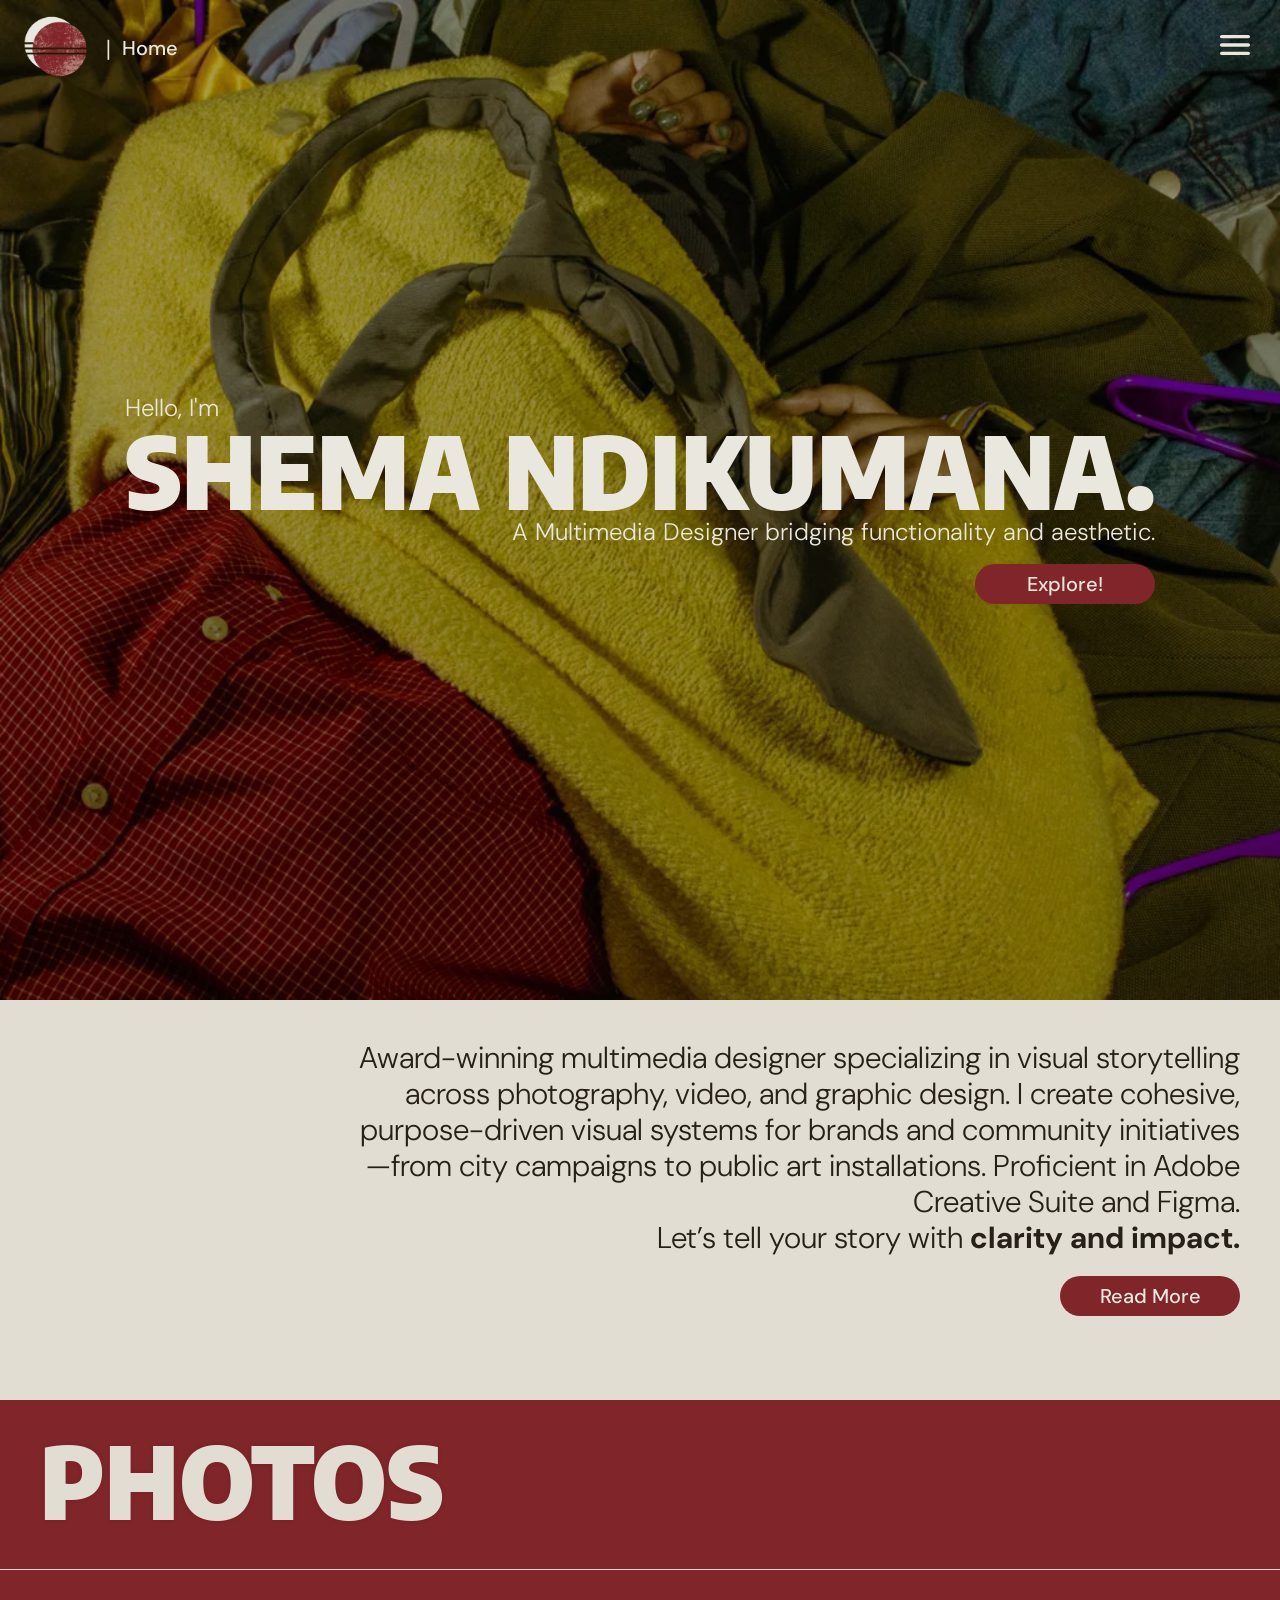
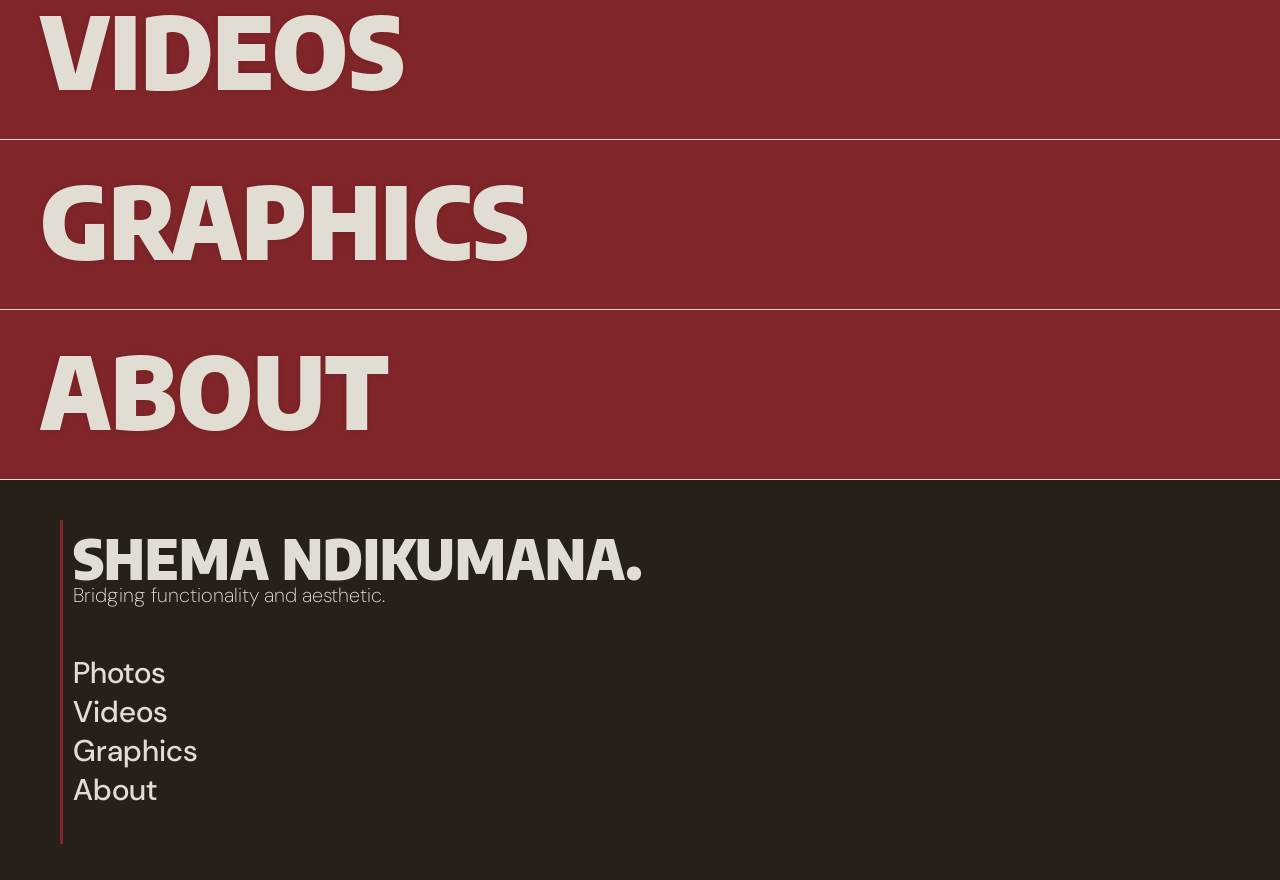
==== commit 57295872: "checkpoint before webp sed" ====
--- a/index.html
+++ b/index.html
@@ -37,7 +37,7 @@
         <button class="header-btn"><a href="about.html">Read More</a></button>
     </div>
     <div id="pages">
-        <div class="home-page-title" data-bg="photos/NYC-8.jpg">
+        <div class="home-page-title" data-bg="photos/NYC-8.webp">
         <div class="bg-overlay" style="background-position: 0px -610px;"></div>
         <div class="content">
             <p class="pages-txt">
@@ -45,7 +45,7 @@
             </p>
         </div>
     </div>
-    <div class="home-page-title" data-bg="photos/Remington-1.jpg">
+    <div class="home-page-title" data-bg="photos/Remington-1.webp">
         <div class="bg-overlay" style="background-position: 0px -1700px;"></div>
         <div class="content">
             <p class="pages-txt">
@@ -53,7 +53,7 @@
             </p>
         </div>
     </div>
-    <div class="home-page-title" data-bg="photos/hs-7.jpg">
+    <div class="home-page-title" data-bg="photos/hs-7.webp">
         <div class="bg-overlay"  style="background-position: 0px -900px;"></div>
         <div class="content">
             <p class="pages-txt">
@@ -61,7 +61,7 @@
             </p>
         </div>
     </div>
-    <div class="home-page-title" data-bg="about/shema_headshot.jpg">
+    <div class="home-page-title" data-bg="about/shema_headshot.webp">
         <div class="bg-overlay" style="background-position: 0px -1070px;"></div>
         <div class="content">
             <p class="pages-txt">
--- a/styles.css
+++ b/styles.css
@@ -219,7 +219,7 @@
     top: 0;
     margin-bottom: 0;
     z-index: 0;
-    background-image: url("header/bg-header.png");
+    background-image: url("header/bg-header.webp");
     background-color: rgba(39, 32, 24, 0.4);
     background-blend-mode: multiply;
     background-size: cover;
@@ -784,7 +784,7 @@
     top: 0;
     position: relative;
     z-index: 0;
-    background-image: url("photos/Mt\ Vernon-11.jpg");
+    background-image: url("photos/Mt\ Vernon-11.webp");
     background-size: cover !important;
     background-repeat: no-repeat !important;
     background-color: transparent !important;
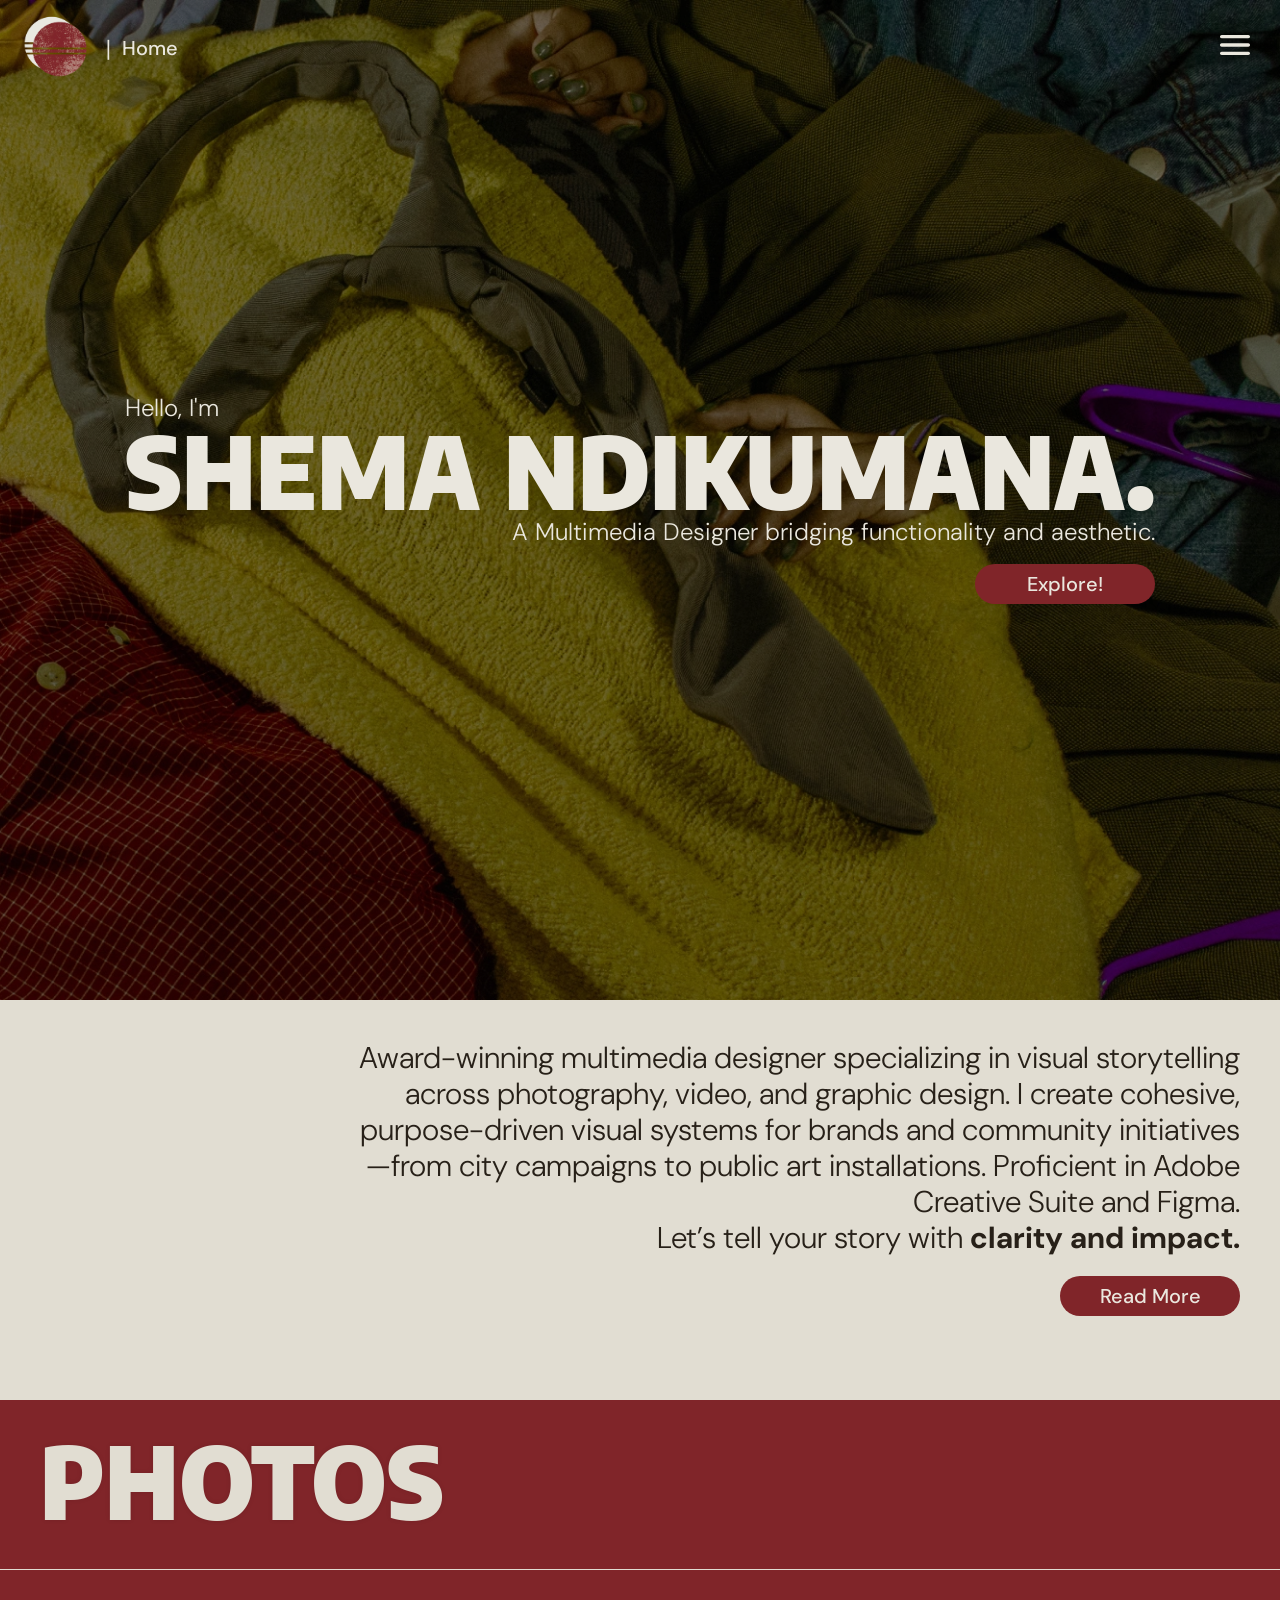
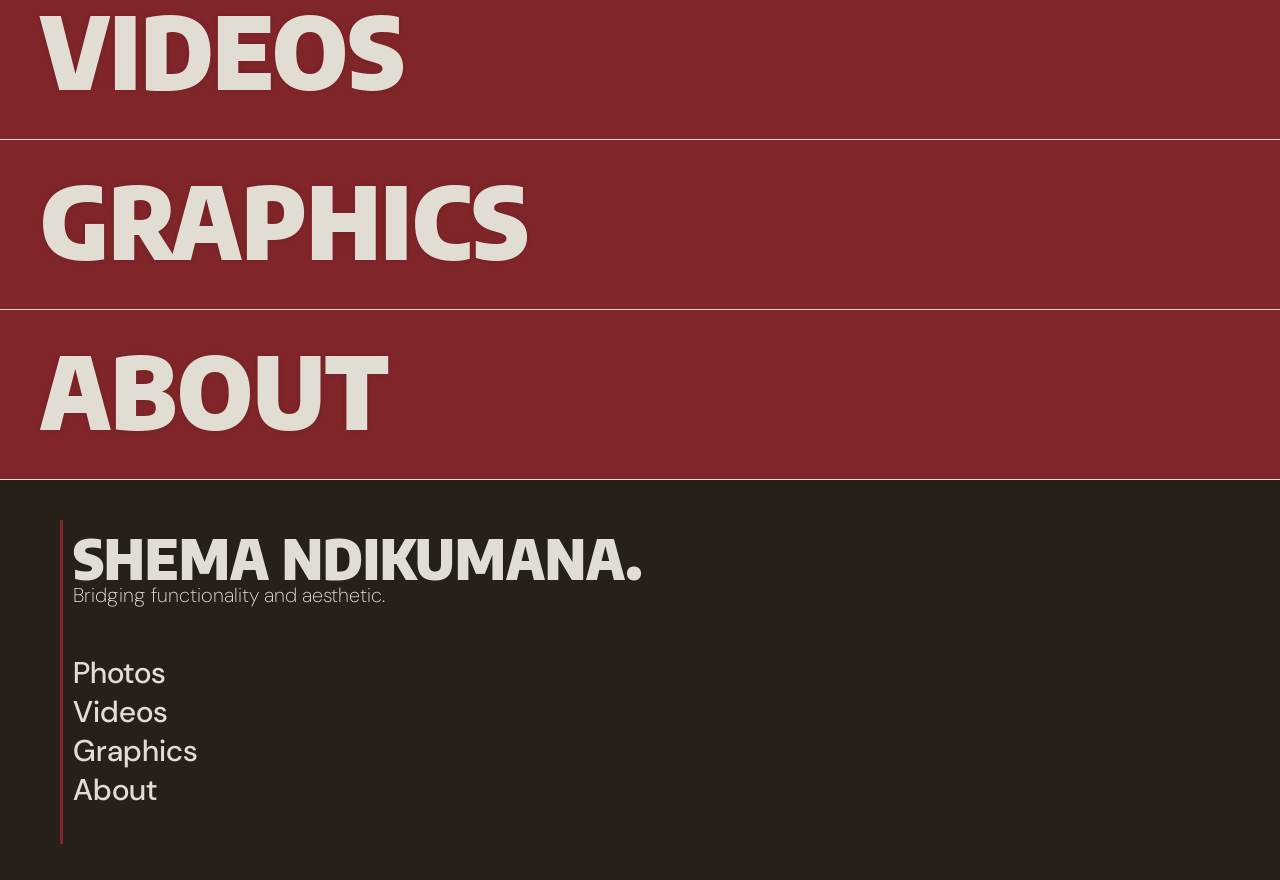
==== commit 3107a2ce: "Fixed graphics img resolution, edited lightbox, added links to brand collabs and imgs as well." ====
--- a/index.html
+++ b/index.html
@@ -5,6 +5,7 @@
     <meta name="viewport" content="width=device-width, initial-scale=1.0">
     <title>Shema Ndikumana</title>
     <link rel="stylesheet" href="styles.css">
+    <link rel="icon" type="image/png" href="/nav/portologo.webp">
     <script src="navbar.js"></script>
     <script src="footer.js"></script>
     <style>
@@ -37,32 +38,32 @@
         <button class="header-btn"><a href="about.html">Read More</a></button>
     </div>
     <div id="pages">
-        <div class="home-page-title" data-bg="photos/NYC-8.webp">
-        <div class="bg-overlay" style="background-position: 0px -610px;"></div>
+        <div class="home-page-title" data-bg="photos/Page-Title-2.webp">
+        <div class="bg-overlay"></div>
         <div class="content">
             <p class="pages-txt">
                 <a href="photos.html">Photos</a>
             </p>
         </div>
     </div>
-    <div class="home-page-title" data-bg="photos/Remington-1.webp">
-        <div class="bg-overlay" style="background-position: 0px -1700px;"></div>
+    <div class="home-page-title" data-bg="photos/Page-Title-3.webp">
+        <div class="bg-overlay"></div>
         <div class="content">
             <p class="pages-txt">
                 <a href="videos.html">Videos</a>
             </p>
         </div>
     </div>
-    <div class="home-page-title" data-bg="photos/hs-7.webp">
-        <div class="bg-overlay"  style="background-position: 0px -900px;"></div>
+    <div class="home-page-title" data-bg="photos/Page-Title-1.webp">
+        <div class="bg-overlay"></div>
         <div class="content">
             <p class="pages-txt">
                 <a href="graphics.html">Graphics</a>
             </p>
         </div>
     </div>
-    <div class="home-page-title" data-bg="about/shema_headshot.webp">
-        <div class="bg-overlay" style="background-position: 0px -1070px;"></div>
+    <div class="home-page-title" data-bg="photos/Page-Title-4.webp">
+        <div class="bg-overlay"></div>
         <div class="content">
             <p class="pages-txt">
                 <a href="about.html">About</a>
--- a/styles.css
+++ b/styles.css
@@ -34,29 +34,31 @@
 
 /* NAV BAR ============================================*/
 #navbar-placeholder {
+}
+
+.main-nav {
+    position: fixed;
+    top: 0;
     z-index: 1000;
-    width: 100%;
-    display: flex;
-    justify-content: space-between;
-    position: sticky;
-    top: 0;  /* CRITICAL - must be set */
+    height: 70px;
+    width: 100%;
     margin: 0;
     padding: 0;
-    height: 0;  /* Set explicit height */
-    background: transparent;
-
-}
-
-.main-nav {
-    height: 70px;
-    width: 100%;
-    margin: 0;
-    padding: 0;
     display: flex;
     flex-direction: row;
     justify-content: space-between;
-    z-index: 10000;
-    background: transparent;
+    background: transparent; /* or your color */
+    transition: transform 0.3s ease-in;
+    will-change: transform;
+}
+
+.main-nav.nav-scrolled {
+    background: rgba(225, 221, 210, 0.1);      /* or white, depending on your design */
+    backdrop-filter: blur(10px);
+}
+
+.main-nav.nav-hidden {
+    transform: translateY(-110%);
 }
 
 .main-nav img {
@@ -93,9 +95,10 @@
     padding: 20px 60px !important;
     width: 600px !important;
     min-height: 600px !important;
-    background-color: var(--dark-beige);
-    z-index: 1000;
+    background-color: var(--beige);
+    z-index: 1000 !important;
     border-radius: 5px;
+    box-shadow: 4px 4px 2px rgba(0, 0, 0, 0.3);
 }
 
 .page-intro p{
@@ -219,7 +222,7 @@
     top: 0;
     margin-bottom: 0;
     z-index: 0;
-    background-image: url("header/bg-header.webp");
+    background-image: url("header/Header-Bg.webp");
     background-color: rgba(39, 32, 24, 0.4);
     background-blend-mode: multiply;
     background-size: cover;
@@ -231,14 +234,31 @@
     align-items: center;
 }
 
+#home-header::before{
+    content: '';
+    position: absolute;
+    top: 0;
+    left: 0;
+    right: 0;
+    bottom: 0;
+    background-color: rgba(0, 0, 0, 0.3);
+    height: 100%;
+    width: 100%;
+    z-index: 0;
+    opacity: 1;
+    transition: opacity 0.5s ease;
+}
+
 #home-header h1{
     line-height: 1;
     margin: 0;
+    z-index: 100;
 }
 
 
 #home-header p{
     font-size: 24px;
+    z-index: 100;
 }
 
 .header-btn{
@@ -257,6 +277,7 @@
     justify-content: center;
     align-items: center;
     align-self: flex-end;
+    z-index: 100;
 
     padding: 10px;
     margin-top: 20px;
@@ -377,11 +398,19 @@
     left: 0;
     width: 100%;
     height: 100%;
+
     background-size: cover;
     background-position: center;
+    background-repeat: no-repeat;
+    image-rendering: auto; /* default, but explicit */
+
     clip-path: inset(0 100% 0 0); /* Start hidden (0% visible) */
     transition: clip-path 0.8s cubic-bezier(0.25, 0.46, 0.45, 0.94);
     z-index: 0;
+}
+
+@media (-webkit-min-device-pixel-ratio: 2), (min-resolution: 192dpi) {
+  /* no change needed if you exported at 2x — cover handles it */
 }
 
 .home-page-title:hover .bg-overlay {
@@ -495,10 +524,10 @@
     display: flex;
     flex-direction: column !important;
     justify-content: center;
-    align-items: flex-start;
+    align-items: flex-end;
     position:fixed;
     top: 0;
-    left: 0;
+    right: 0;
     padding: 50px;
 
 }
@@ -514,21 +543,58 @@
 
 .pfp-name{
     font-family: var(--title);
-    font-size: 50px;
+    font-size: 46px;
     font-weight: 900;
-    line-height: 1;
+    line-height: 1.2;
     text-transform: uppercase;
     color: var(--brown);
 
+    width: 100%;
     height: auto;
 }
 
-.pfp-pronouns{
+.pfp-info-wrapper{
+    height: 120px;
+    width: 500px;
+    display: flex;
+    flex-direction: column;
+    align-items: center;
+    justify-content: start;
+    background-color: rgba(51, 50, 50, 0.1);
+    padding: 10px 15px;
+    gap: 10px;
+    border-radius: 10px;
+}
+
+.pfp-info-bubble{
+    display: flex;
+    flex-direction: row;
+    justify-content: center;
+    align-items: center;
+
+    width: 120px;
+    height: 30px;
+    padding: 5px;
+    gap: 8px;
+
+    border-radius: 10px;
+    background-color: var(--red);
+}
+
+.pfp-info-bubble img{
+    width: 22px;
+    height: 22px;
+}
+
+.pfp-info{
+    width: auto;
+
     font-family: var(--body);
     font-size: 15px;
-    font-weight: 300;
-    color: var(--brown);
-}
+    font-weight: 400;
+    color: var(--beige);
+}
+
 
 .headshot-box{
     display: flex;
@@ -537,78 +603,124 @@
     height: auto;
     border-radius: 10px;
     overflow: hidden;
-
+    box-shadow: 6px 5px 5px rgba(111, 107, 94, 0.3);
+    margin-bottom: 20px;
 } 
 
 .headshot-box img{
-    width: 200%;
-    height: 600px;
+    width: 100%;
+    height: 100%;
     object-fit: cover;
-    object-position: -220px -180px;
+    background-repeat: no-repeat;
+    image-rendering: auto; /* default, but explicit */
     
 }
 
 .info-box{
     height: 100%;
-    width: 60%;
-    display: flex;
-    flex-direction: column;
-    margin-left:50%;
+    width: 100%;
+    margin-right: 80%;
+    display: flex;
+    flex-direction: column;
+    padding: 60px 20px;
 }
 
 .bio-txt{
-    color: var(--red) !important;
-    background-color: var(--dark-beige);
-
-    width: 100%;
+    color: var(--brown) !important;
+    background-color: rgba(134, 133, 133, 0.1);
+
+    width: 750px;
     height: 100%;
-    padding: 120px 60px;
-    align-items: center;
-    align-self: flex-end;
-    justify-content: center;
-
-    line-height: 1.4;
+    padding: 20px;
+
+    align-items: start;
+    align-self: flex-start;
+    justify-content: center;
+
+    line-height: 1.3;
     font-family: var(--body);
     font-size: 22px !important;
-    text-align: right !important;
-    
+    text-align: left !important;
+    font-weight: 300;
+    
+}
+
+hr.rounded {
+  border-top: 1.75px solid var(--brown);
+  border-radius: 5px;
+  width: 750px;
 }
 
 .work-box{
 
     width: 100%;
-    height: 100vh;
-    padding: 50px;
-    align-items: center;
-    justify-content: center;
-
-    line-height: 1.4;
-    font-family: var(--body);
-    font-size: 22px !important;
-    text-align: right !important;
+    height: 100%;
+    display: flex;
+    flex-direction: column;
+
+    align-items: start;
+    justify-content: center;
+    gap: 0px;
+    padding-top: 20px;
+
+    font-family: var(--body);
+    text-align: left !important;
 }
 
 .work{
-    height: 200px;
-    width: 100%;
+    height: auto;
+    width: 100%;
+    max-width: 600px;
+    padding: 20px;
+    display: flex;
+    flex-direction: column;
+    align-items: start;
+    justify-content: center;
+
+
 }
 
 .work-title{
+    color: var(--red);
+
+    line-height: 1.2;
+    font-family: var(--title);
+    font-size: 30px !important;
+    font-weight: 900;
+    text-align: left !important;
+    text-transform: uppercase;
+}
+
+.work-location{
+    color: var(--red);
+    line-height: 1.2;
+    font-size: 16px !important;
+    font-family: var(--body);
+    font-weight: 400;
+    text-align: left !important;
+}
+
+.work-date{
+    color: var(--red);
+    line-height: 1.2;
+    font-size: 16px;
+    font-family: var(--body);
+    font-weight: 400;
+    text-align: left !important;
+    margin-bottom: 15px;
+}
+
+
+.work-info ul li {
     color: var(--brown);
-
-    line-height: 1.4;
-    font-family: var(--body);
-    font-size: 30px !important;
-    font-weight: 600;
-    text-align: right !important;
-}
-
-.work-info{
-    color: var(--red);
-    line-height: 1.4;
-    font-family: var(--body);
-    font-size: 22px !important;
-    text-align: right !important;
+    line-height: 1.2;
+    font-size: 15px;
+    font-family: var(--body);
+    font-size: 19px !important;
+    font-weight: 300;
+    text-align: left !important;
+    list-style-type: none;
+    padding-bottom: 10px;
 }
 
 .skills-section{
@@ -660,14 +772,19 @@
 
 .skill img{
     object-fit: cover;
-    width: 100% !important;
-    height: 100% !important;
-}
-
-.skill video{
-    width:650%;
-    height: 200%;
-
+    width: 100%;
+    height: 111%;
+    display: block;
+    aspect-ratio: 9/16;
+}
+
+.skill-gif{
+    width: 100%;
+    height:280% !important;
+    display: block;
+    aspect-ratio: 16/9;
+    object-fit: cover;
+    object-position: center;
 }
 
 .skill::before{
@@ -929,9 +1046,11 @@
     padding: 30px;
     position: relative;
     background-size: cover !important;
+    background-position: center;
     background-repeat: no-repeat !important;
     background-color: transparent !important;
     background-image: var(--bg-image) !important;
+    image-rendering: auto;
 }
 
 .thumbnail::before {
@@ -1180,7 +1299,7 @@
     z-index: 1000;
     justify-content: center;
     align-items: center;
-    padding: 40px;
+    padding: 60px;
 }
 
 .lightbox.show {
@@ -1215,24 +1334,28 @@
     background: rgba(0, 0, 0, 0.92);
     overflow: hidden;
     min-height: 0;
+    min-width: 70%;
 }
 
 #lightbox-img {
     max-width: 100%;
     max-height: 100%;
+    height: 100%;
+    overflow: hidden;
     object-fit: contain;
+    object-position: center;
     transition: opacity 0.3s ease;
 }
 
 .lightbox-info {
     flex: 1;
-    padding: 30px 35px;
+    padding: 30px 20px;
     background: var(--dark-beige);
     color: var(--brown);
     overflow-y: auto;
     display: flex;
     flex-direction: column;
-    min-width: 300px;
+    min-width:400px;
     border-left: 1px solid #333;
 }
 
@@ -1266,6 +1389,17 @@
     font-size: 0.9em;
     color: var(--brown);
     margin: 0 0 20px 0;
+    align-self: flex-start;
+}
+
+.lightbox-info #lb-role {
+    display: inline-block;
+    background: transparent;
+    padding: 6px 0;
+    border-radius: 20px;
+    font-size: 0.9em;
+    color: var(--brown);
+    margin: 0;
     align-self: flex-start;
 }
 
@@ -1325,17 +1459,20 @@
 .prev-bubble,
 .next-bubble {
     pointer-events: auto;
-    width: 50px;
-    height: 50px;
-    background: rgba(255, 255, 255, 0.15);
+    width: 28px;
+    height: 28px;
+    padding: 5px;
+    background: rgba(39, 32, 24, 0.1);
     backdrop-filter: blur(10px);
     border: 1px solid rgba(255, 255, 255, 0.2);
     border-radius: 50%;
+
     display: flex;
     align-items: center;
     justify-content: center;
     color: var(--beige);
-    font-size: 24px;
+
+    font-size: 18px;
     cursor: pointer;
     transition: all 0.3s ease;
     user-select: none;
@@ -1343,7 +1480,7 @@
 
 .prev-bubble:hover,
 .next-bubble:hover {
-    background: rgba(255, 255, 255, 0.3);
+    background: rgba(39, 32, 24, 1);
     transform: scale(1.1);
 }
 
@@ -1415,11 +1552,13 @@
         top: 0;
         margin-bottom: 0;
         z-index: 0;
-        background-image: url("photos/Webp/Remington/Remington-20.webp");
-        background-color: rgba(39, 32, 24, 0.4);
-        background-blend-mode: multiply;
-        background-size: cover;
-        background-position: right;
+
+        background-image: url("videos/video-header.gif");
+        background-color: var(--beige);
+        background-blend-mode:darken;
+        background-size: 400%;
+        background-position: center;
+
         display: flex;
         flex-direction: column;
         column-gap: 0;
@@ -1434,7 +1573,7 @@
     left: 0;
     right: 0;
     bottom: 0;
-    background-color: rgba(0, 0, 0, 0.7);
+    background-color: rgba(0, 0, 0, 0.2);
     z-index: 1;
 }
 
@@ -1586,7 +1725,7 @@
     padding: 10px;
 }
 
-.long-carousel .vid-long {
+.long-carousel .vid-long{
     display: flex;
     flex-direction: column;
     align-items: center;
@@ -1597,13 +1736,60 @@
     padding: 5px;
 }
 
-.long-carousel .vid-long video {
+.long-carousel .vid-long video{
     width: 100%;
     max-width: 400px;
     height: auto;
     aspect-ratio: 16/9;
     object-fit: cover;
     border-radius: 10px;
+}
+
+.long-carousel .vid-long .vid-link {
+    display: block;
+    width: 100%;
+    max-width: 800px;
+    aspect-ratio: 16/9;
+    position: relative;
+    border-radius: 10px;
+    overflow: hidden;
+}
+
+.long-carousel .vid-long .vid-link img {
+    width: 100%;
+    height: 100%;
+    object-fit: cover;
+    display: block;
+    transition: transform 0.3s ease;
+}
+
+.long-carousel .vid-long .vid-link:hover img {
+    transform: scale(1.05);
+}
+
+.long-carousel .vid-long .play-overlay {
+    position: absolute;
+    inset: 0;
+    display: flex;
+    align-items: center;
+    justify-content: center;
+    background: rgba(0, 0, 0, 0.25);
+    transition: background 0.2s ease;
+}
+
+.long-carousel .vid-long .vid-link:hover .play-overlay {
+    background: rgba(0, 0, 0, 0.4);
+}
+
+.long-carousel .vid-long .play-overlay svg {
+    width: 64px;
+    height: 64px;
+    filter: drop-shadow(0 2px 6px rgba(0, 0, 0, 0.5));
+    transition: transform 0.2s ease;
+}
+
+.long-carousel .vid-long .vid-link:hover .play-overlay svg {
+    transform: scale(1.1);
 }
 
 .long-carousel .vid-txt {
@@ -1678,7 +1864,9 @@
 */
 
 #graphics-header{
-    background: url("graphics/everythingoes\ motion\ graphics.mp4");
+    background: url("graphics/graphics-header.gif");
+    background-size:300%;
+    background-position: center;
     display: flex;
     align-items: center;
     justify-content: center;
@@ -1707,7 +1895,7 @@
     left: 0;
     right: 0;
     bottom: 0;
-    background-color:  rgba(79, 52, 36, 0.6);
+    background-color:  rgba(56, 35, 23, 0.6);
     height: 100%;
     width: 100%;
     z-index: 3;
@@ -2164,11 +2352,10 @@
         top: 0;
         margin-bottom: 0;
         z-index: 0;
-        background-image: url("videos/thumbnails/Rem5.webp");
-        background-color: rgba(39, 32, 24, 0.4);
-        background-blend-mode: multiply;
-        background-size: cover;
-        background-position: bottom;
+        background-image: url("videos/video-header.gif");
+        background-size: 380%;
+        mix-blend-mode: multiply;
+        background-position: 50% 50%;
         display: flex;
         flex-direction: column;
         column-gap: 0;
